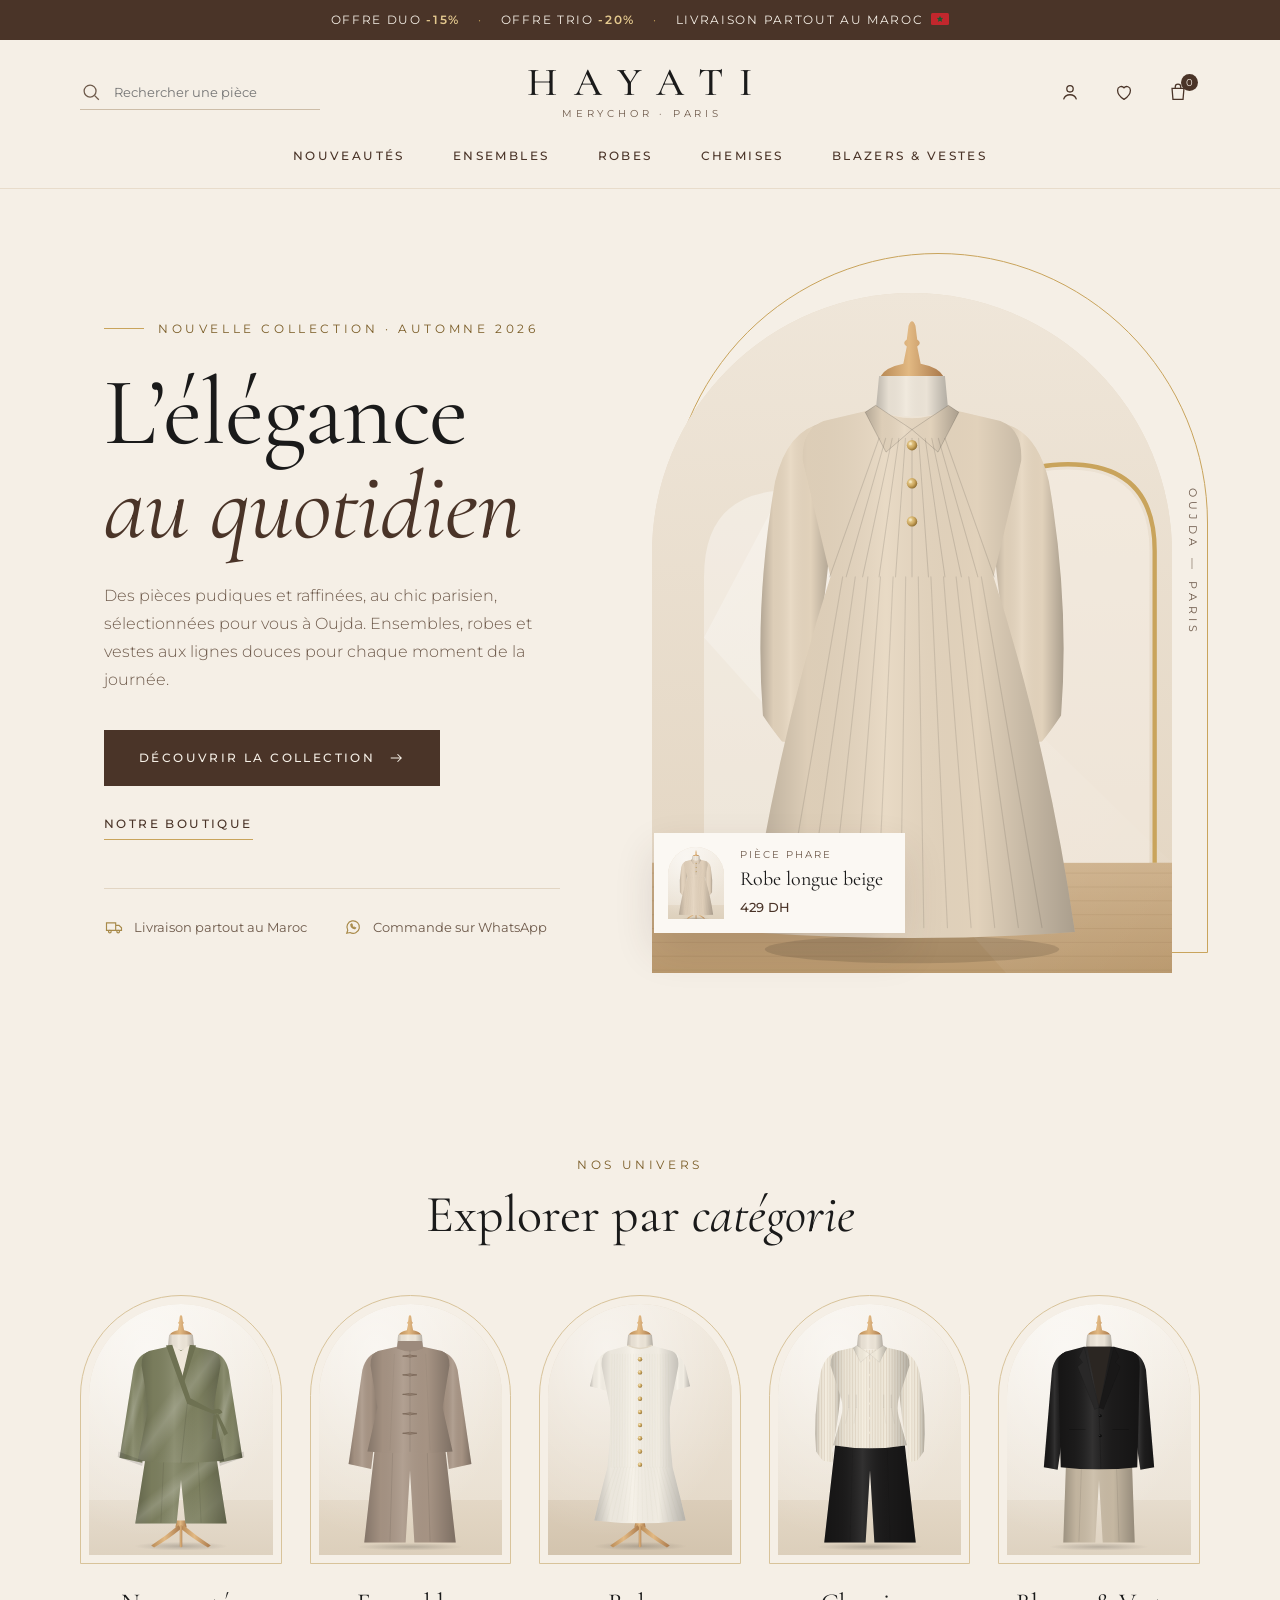
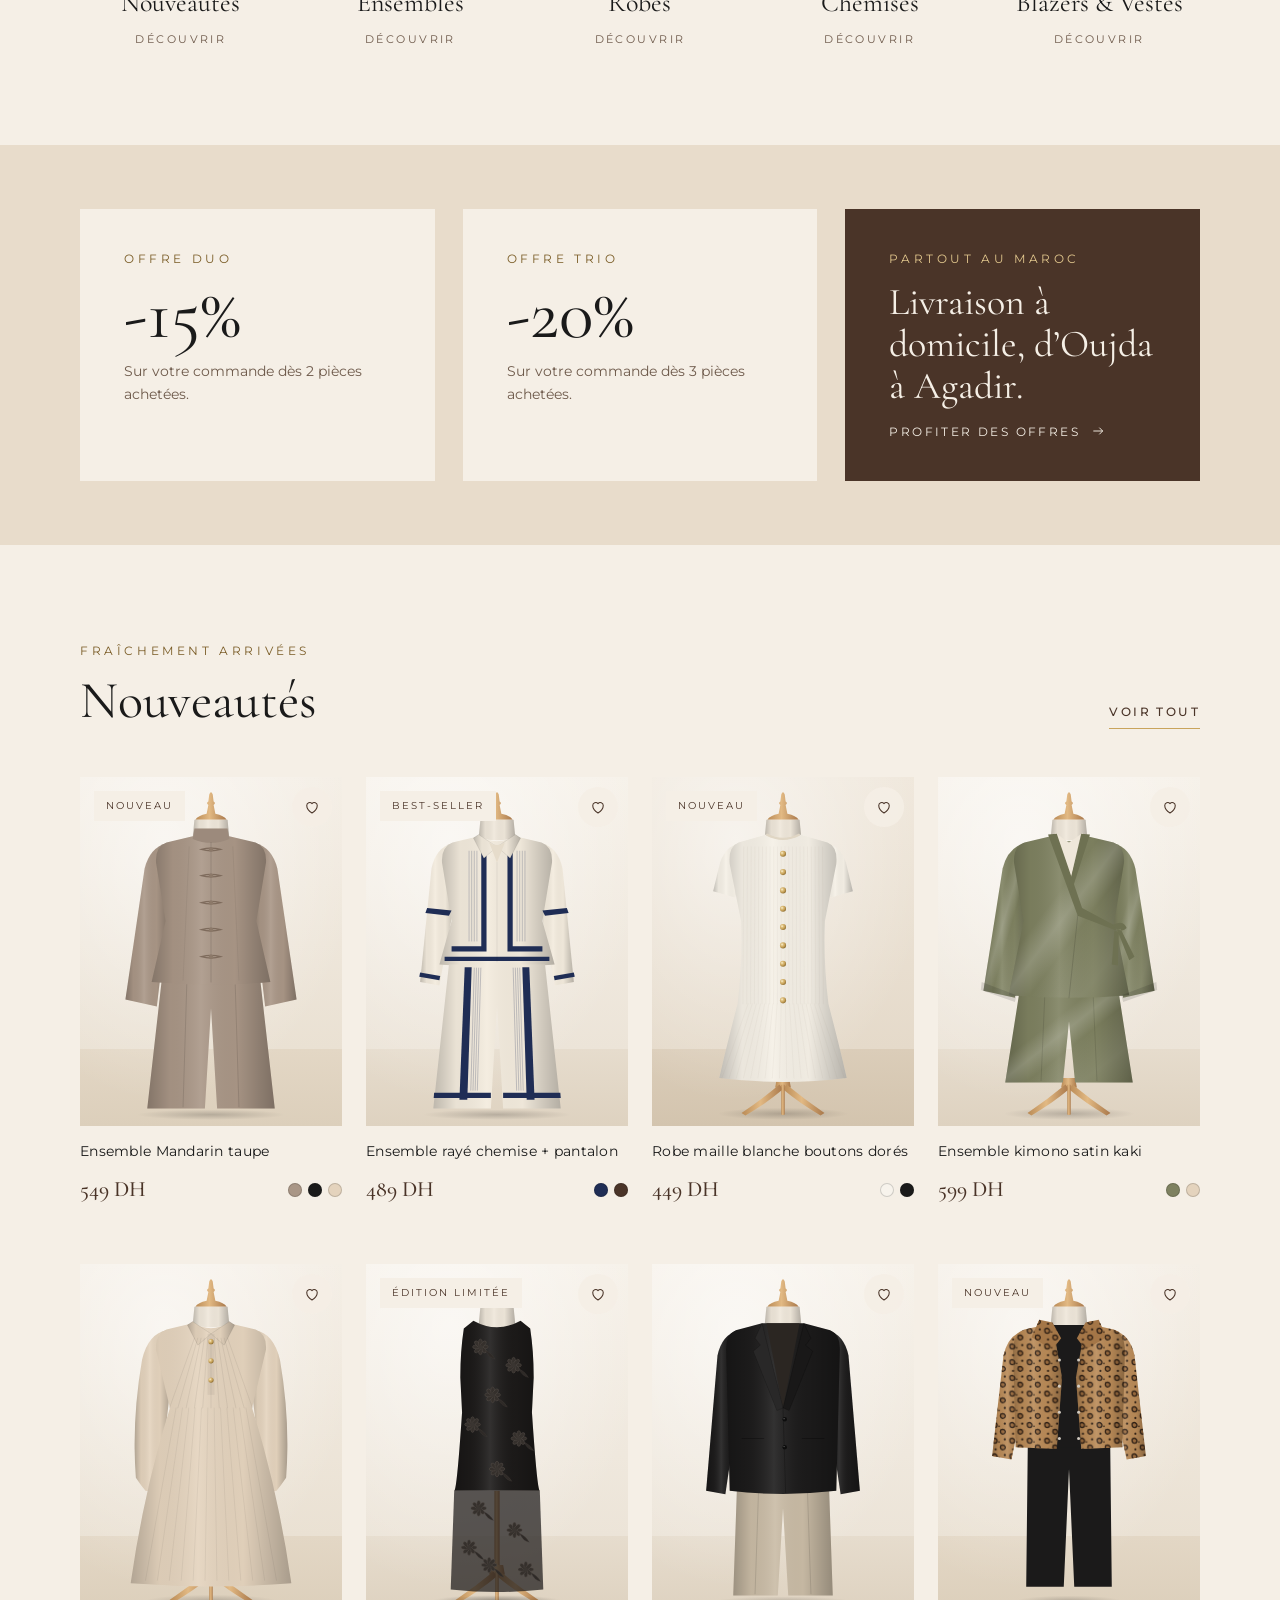
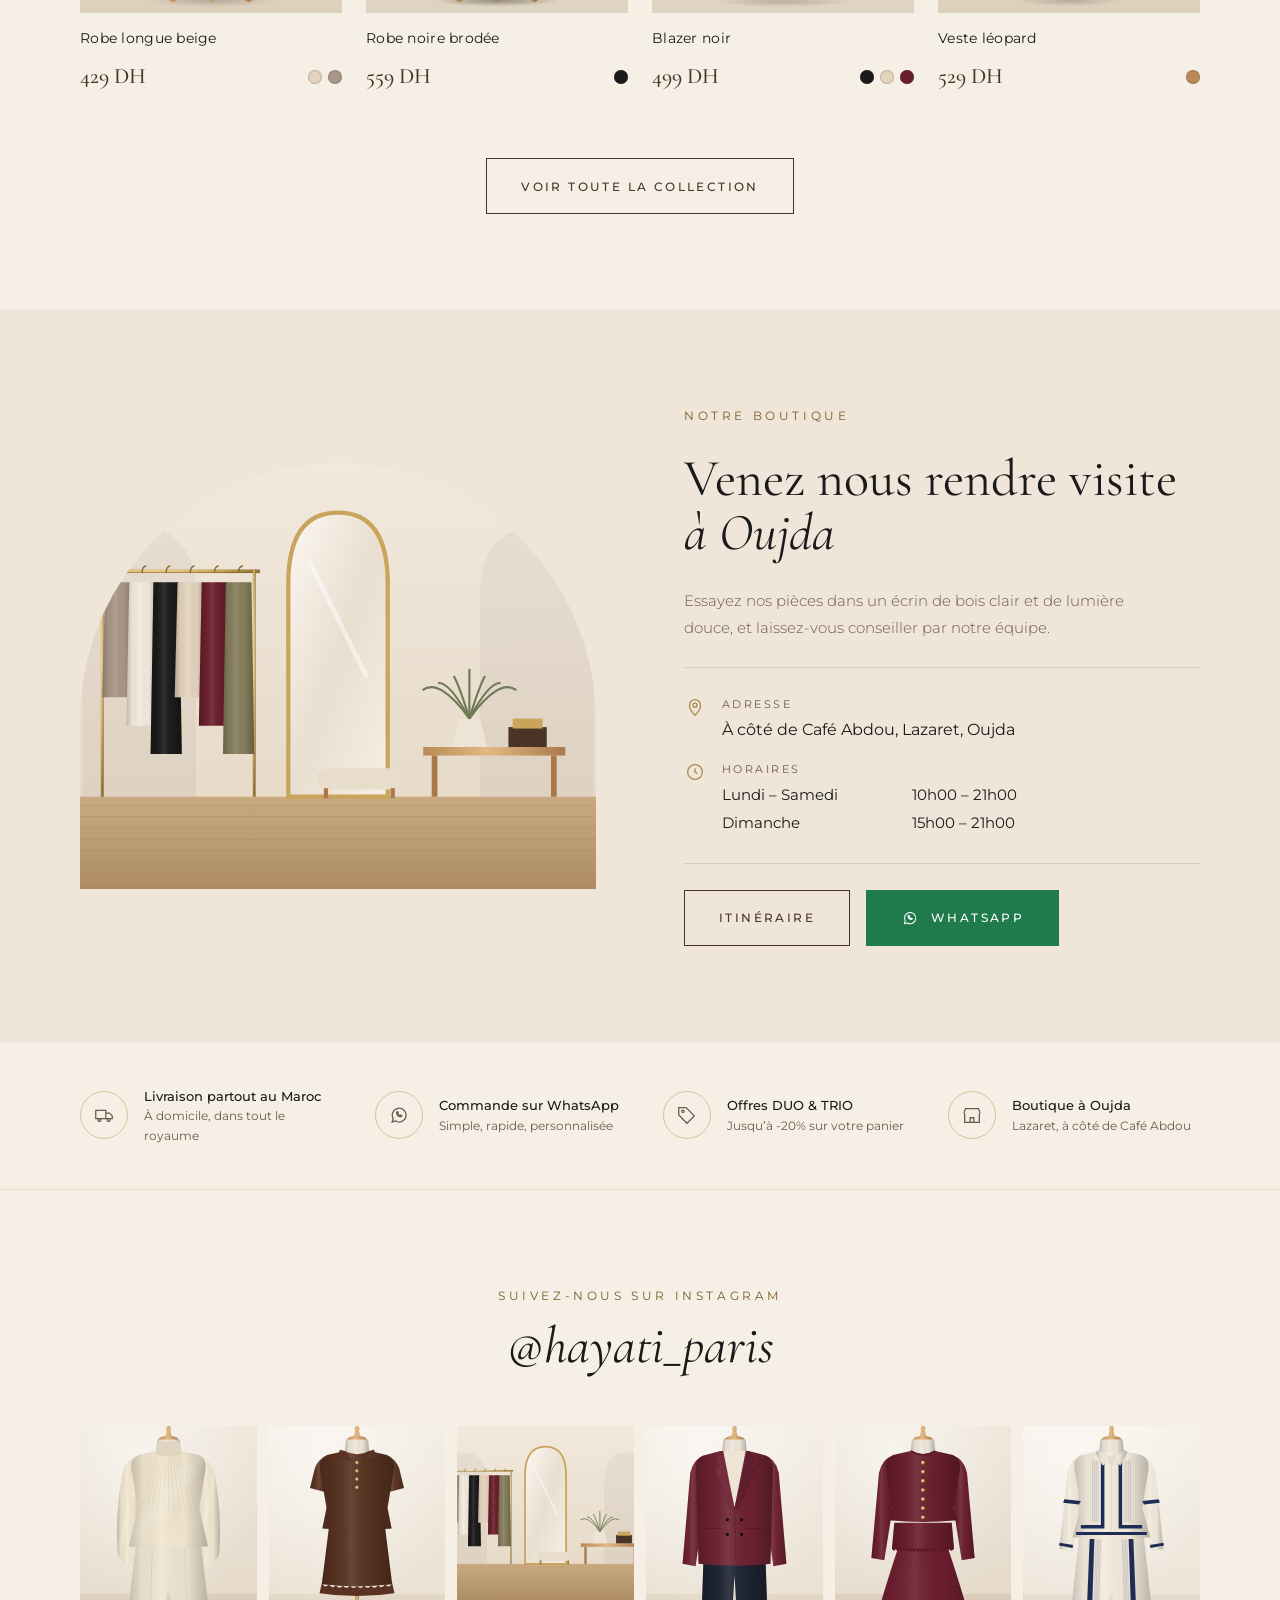
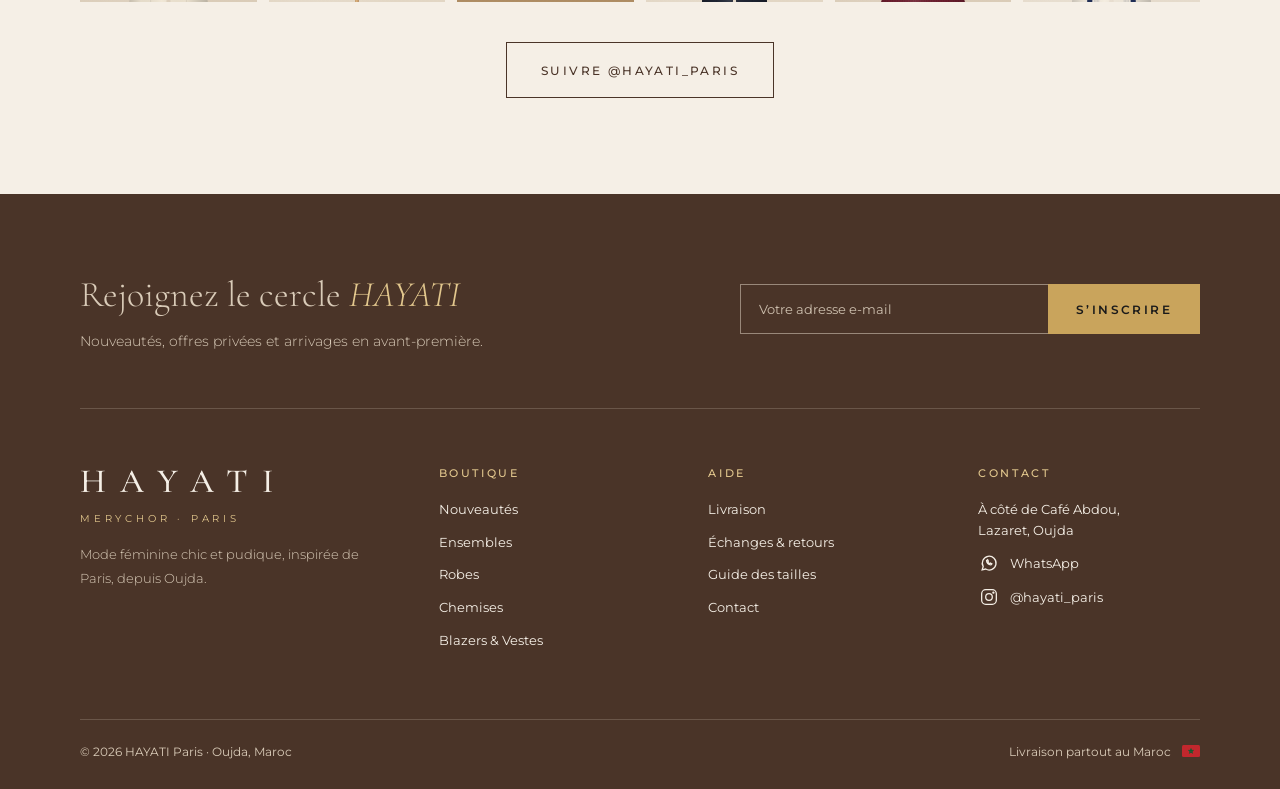
==== index.html @ 938b11ac "Site vitrine HAYATI Paris : accueil, collection, fiche produit (front-end) Co-Authored-By: Claude Op" ====
<!doctype html>
<html lang="fr">
<head>
  <meta charset="utf-8">
  <meta name="viewport" content="width=device-width, initial-scale=1">
  <title>HAYATI Paris — Mode féminine chic & pudique à Oujda</title>
  <meta name="description" content="HAYATI Paris (Merychor · Paris) : ensembles, robes, chemises, blazers et vestes au chic parisien. Boutique à Lazaret, Oujda. Livraison partout au Maroc.">
  <meta name="theme-color" content="#F5EFE6">
  <link rel="icon" href="data:image/svg+xml,%3Csvg xmlns='http://www.w3.org/2000/svg' viewBox='0 0 64 64'%3E%3Crect width='64' height='64' rx='14' fill='%234A3428'/%3E%3Ctext x='32' y='44' font-family='Georgia' font-size='36' fill='%23F5EFE6' text-anchor='middle'%3EH%3C/text%3E%3C/svg%3E">
  <link rel="preconnect" href="https://fonts.googleapis.com">
  <link rel="preconnect" href="https://fonts.gstatic.com" crossorigin>
  <link rel="stylesheet" href="https://fonts.googleapis.com/css2?family=Cormorant+Garamond:ital,wght@0,400;0,500;0,600;1,400;1,500&family=Montserrat:wght@300;400;500;600&display=swap">
  <link rel="stylesheet" href="assets/css/style.css">
</head>
<body data-page="home">
  <div id="site-header"></div>

  <main>
    <!-- Hero -->
    <section class="wrap hero">
      <div class="hero-text">
        <p class="eyebrow eyebrow-line">Nouvelle collection · Automne 2026</p>
        <h1>L’élégance<br><em>au quotidien</em></h1>
        <p class="hero-lead">Des pièces pudiques et raffinées, au chic parisien, sélectionnées pour vous à Oujda. Ensembles, robes et vestes aux lignes douces pour chaque moment de la journée.</p>
        <div class="hero-ctas">
          <a class="btn btn-dark" href="collection.html?cat=nouveautes">Découvrir la collection <svg class="icon" viewBox="0 0 24 24" aria-hidden="true" style="width:18px;height:18px"><path d="M5 12h14M14 7l5 5-5 5"/></svg></a>
          <a class="link-u hide-m" href="#boutique">Notre boutique</a>
        </div>
        <div class="hero-perks">
          <span><svg class="icon" viewBox="0 0 24 24" aria-hidden="true"><path d="M3 7h11v9H3zM14 10h4l3 3v3h-7z"/><circle cx="7" cy="17.5" r="1.6"/><circle cx="17" cy="17.5" r="1.6"/></svg>Livraison partout au Maroc</span>
          <span><svg class="icon" viewBox="0 0 24 24" aria-hidden="true"><path d="M4.5 19.5l1.2-3.6A7.5 7.5 0 1 1 8.4 18.6z"/><path d="M9.3 9.2c.2 2.3 2.4 4.5 4.8 4.9l1-1.1-1.6-.9-.8.6c-.9-.4-1.6-1.1-2-2l.6-.8-.8-1.6z"/></svg>Commande sur WhatsApp</span>
        </div>
      </div>
      <div class="hero-visual">
        <div class="arch-outline" aria-hidden="true"></div>
        <div class="hero-img">
          <img src="images/hero.jpg" data-fallback="images/illustrations/hero.svg" alt="Robe longue beige, collection HAYATI Paris">
        </div>
        <a class="hero-card" href="produit.html?id=robe-longue-beige">
          <span class="thumb"><img class="cover" src="images/produits/robe-longue-beige.jpg" data-fallback="images/illustrations/robe-longue-beige.svg" alt=""></span>
          <span><small>Pièce phare</small><b>Robe longue beige</b><span class="p">429 DH</span></span>
        </a>
        <p class="vertical">Oujda — Paris</p>
      </div>
    </section>

    <!-- Categories -->
    <section class="wrap" style="padding-top:72px;padding-bottom:96px">
      <div class="section-head reveal">
        <span class="eyebrow">Nos univers</span>
        <h2 class="h2">Explorer par <em>catégorie</em></h2>
      </div>
      <div class="cats">
        <a class="cat reveal" href="collection.html?cat=nouveautes"><span class="cat-frame"><span class="cat-img" style="display:block"><img src="images/produits/ensemble-kimono.jpg" data-fallback="images/illustrations/ensemble-kimono.svg" alt=""></span></span><span class="cat-name">Nouveautés</span><span class="cat-more">Découvrir</span></a>
        <a class="cat reveal" href="collection.html?cat=ensembles"><span class="cat-frame"><span class="cat-img" style="display:block"><img src="images/produits/ensemble-mandarin.jpg" data-fallback="images/illustrations/ensemble-mandarin.svg" alt=""></span></span><span class="cat-name">Ensembles</span><span class="cat-more">Découvrir</span></a>
        <a class="cat reveal" href="collection.html?cat=robes"><span class="cat-frame"><span class="cat-img" style="display:block"><img src="images/produits/robe-maille-blanche.jpg" data-fallback="images/illustrations/robe-maille-blanche.svg" alt=""></span></span><span class="cat-name">Robes</span><span class="cat-more">Découvrir</span></a>
        <a class="cat reveal" href="collection.html?cat=chemises"><span class="cat-frame"><span class="cat-img" style="display:block"><img src="images/produits/chemise-rayee-creme.jpg" data-fallback="images/illustrations/chemise-rayee-creme.svg" alt=""></span></span><span class="cat-name">Chemises</span><span class="cat-more">Découvrir</span></a>
        <a class="cat reveal" href="collection.html?cat=blazers"><span class="cat-frame"><span class="cat-img" style="display:block"><img src="images/produits/blazer-noir.jpg" data-fallback="images/illustrations/blazer-noir.svg" alt=""></span></span><span class="cat-name">Blazers &amp; Vestes</span><span class="cat-more">Découvrir</span></a>
      </div>
    </section>

    <!-- Offers -->
    <section class="offers-band">
      <div class="wrap offers">
        <div class="offer reveal"><p class="eyebrow">Offre DUO</p><p class="offer-big">-15%</p><p>Sur votre commande dès 2 pièces achetées.</p></div>
        <div class="offer reveal"><p class="eyebrow">Offre TRIO</p><p class="offer-big">-20%</p><p>Sur votre commande dès 3 pièces achetées.</p></div>
        <div class="offer dark reveal"><p class="eyebrow">Partout au Maroc</p><p class="ttl">Livraison à domicile, d’Oujda à Agadir.</p><a href="collection.html?cat=nouveautes">Profiter des offres <svg class="icon" viewBox="0 0 24 24" aria-hidden="true" style="width:16px;height:16px"><path d="M5 12h14M14 7l5 5-5 5"/></svg></a></div>
      </div>
    </section>

    <!-- New arrivals -->
    <section class="wrap section">
      <div class="row-head reveal">
        <div><span class="eyebrow">Fraîchement arrivées</span><h2 class="h2">Nouveautés</h2></div>
        <a class="link-u" href="collection.html?cat=nouveautes">Voir tout</a>
      </div>
      <div class="grid" id="new-grid"></div>
      <div class="center"><a class="btn btn-line" href="collection.html?cat=nouveautes">Voir toute la collection</a></div>
    </section>

    <!-- Boutique -->
    <section class="boutique-band" id="boutique">
      <div class="wrap boutique">
        <div class="boutique-img reveal"><img class="cover" src="images/boutique.jpg" data-fallback="images/illustrations/boutique.svg" alt="Intérieur de la boutique HAYATI Paris à Oujda"></div>
        <div class="boutique-txt reveal">
          <p class="eyebrow">Notre boutique</p>
          <h2 class="h2">Venez nous rendre visite <em>à Oujda</em></h2>
          <p class="lead">Essayez nos pièces dans un écrin de bois clair et de lumière douce, et laissez-vous conseiller par notre équipe.</p>
          <div class="infos">
            <div class="info"><svg class="icon" viewBox="0 0 24 24" aria-hidden="true"><path d="M12 21s-6-5.7-6-11a6 6 0 0 1 12 0c0 5.3-6 11-6 11z"/><circle cx="12" cy="10" r="2.2"/></svg><div><small>Adresse</small><p>À côté de Café Abdou, Lazaret, Oujda</p></div></div>
            <div class="info"><svg class="icon" viewBox="0 0 24 24" aria-hidden="true"><circle cx="12" cy="12" r="8"/><path d="M12 8v4l2.5 2"/></svg><div style="flex:1"><small>Horaires</small>
              <div class="hours"><span>Lundi – Samedi</span><span>10h00 – 21h00</span><span>Dimanche</span><span>15h00 – 21h00</span></div></div></div>
          </div>
          <div class="btn-row">
            <a class="btn btn-line" href="https://www.google.com/maps/search/?api=1&query=Caf%C3%A9+Abdou+Lazaret+Oujda" target="_blank" rel="noopener">Itinéraire</a>
            <a class="btn btn-wa" data-wa-generic href="#" target="_blank" rel="noopener"><svg class="icon" viewBox="0 0 24 24" aria-hidden="true" style="width:18px;height:18px"><path d="M4.5 19.5l1.2-3.6A7.5 7.5 0 1 1 8.4 18.6z"/><path d="M9.3 9.2c.2 2.3 2.4 4.5 4.8 4.9l1-1.1-1.6-.9-.8.6c-.9-.4-1.6-1.1-2-2l.6-.8-.8-1.6z"/></svg>WhatsApp</a>
          </div>
        </div>
      </div>
    </section>

    <!-- Perks -->
    <section class="perks-band">
      <div class="wrap perks">
        <div class="perk"><span class="perk-ic"><svg class="icon" viewBox="0 0 24 24" aria-hidden="true"><path d="M3 7h11v9H3zM14 10h4l3 3v3h-7z"/><circle cx="7" cy="17.5" r="1.6"/><circle cx="17" cy="17.5" r="1.6"/></svg></span><span><b>Livraison partout au Maroc</b><span>À domicile, dans tout le royaume</span></span></div>
        <div class="perk"><span class="perk-ic"><svg class="icon" viewBox="0 0 24 24" aria-hidden="true"><path d="M4.5 19.5l1.2-3.6A7.5 7.5 0 1 1 8.4 18.6z"/><path d="M9.3 9.2c.2 2.3 2.4 4.5 4.8 4.9l1-1.1-1.6-.9-.8.6c-.9-.4-1.6-1.1-2-2l.6-.8-.8-1.6z"/></svg></span><span><b>Commande sur WhatsApp</b><span>Simple, rapide, personnalisée</span></span></div>
        <div class="perk"><span class="perk-ic"><svg class="icon" viewBox="0 0 24 24" aria-hidden="true"><path d="M3 12V4h8l9 9-8 8z"/><circle cx="7.5" cy="8" r="1.3"/></svg></span><span><b>Offres DUO &amp; TRIO</b><span>Jusqu’à -20% sur votre panier</span></span></div>
        <div class="perk"><span class="perk-ic"><svg class="icon" viewBox="0 0 24 24" aria-hidden="true"><path d="M4 10v10h16V10"/><path d="M3 10l2-5h14l2 5"/><path d="M10 20v-5h4v5"/></svg></span><span><b>Boutique à Oujda</b><span>Lazaret, à côté de Café Abdou</span></span></div>
      </div>
    </section>

    <!-- Instagram -->
    <section class="wrap section">
      <div class="section-head reveal">
        <span class="eyebrow">Suivez-nous sur Instagram</span>
        <h2 class="h2"><em>@hayati_paris</em></h2>
      </div>
      <div class="insta" id="insta"></div>
      <div class="center" style="margin-top:40px"><a class="btn btn-line" href="https://www.instagram.com/hayati_paris/" target="_blank" rel="noopener">Suivre @hayati_paris</a></div>
    </section>
  </main>

  <div id="site-footer"></div>
  <script src="assets/js/main.js"></script>
  <script>document.querySelectorAll('[data-wa-generic]').forEach(function (a) { a.href = waLink('Bonjour HAYATI Paris, j’aimerais avoir des informations.'); });</script>
</body>
</html>
---- assets/css/style.css ----
/* HAYATI Paris — feuille de style */
:root {
  --cream: #F5EFE6;
  --cream-2: #EFE6D9;
  --beige: #E8DCCB;
  --taupe: #A89584;
  --line: #E2D5C3;
  --choc: #4A3428;
  --muted: #6E5A4B;
  --black: #1A1A1A;
  --gold: #C9A45C;
  --gold-text: #7A5C26;
  --gold-light: #E3C88E;
  --wa: #1F7A4C;
  --serif: 'Cormorant Garamond', Georgia, serif;
  --sans: 'Montserrat', Arial, sans-serif;
  --wrap: 1440px;
  --pad: 80px;
}

*, *::before, *::after { box-sizing: border-box; }
html { scroll-behavior: smooth; }
body {
  margin: 0;
  background: var(--cream);
  color: var(--choc);
  font-family: var(--sans);
  font-size: 15px;
  line-height: 1.6;
  -webkit-font-smoothing: antialiased;
}
img { display: block; max-width: 100%; }
a { color: inherit; text-decoration: none; }
button, input, select { font-family: inherit; }
h1, h2, h3 { font-family: var(--serif); font-weight: 400; color: var(--black); margin: 0; }
em { font-style: italic; }
p { margin: 0; }
.sr-only { position: absolute; width: 1px; height: 1px; overflow: hidden; clip: rect(0 0 0 0); white-space: nowrap; }

.wrap { max-width: var(--wrap); margin: 0 auto; padding: 0 var(--pad); }
.eyebrow { font-size: 12px; letter-spacing: .3em; text-transform: uppercase; color: var(--gold-text); }
.eyebrow-line { display: flex; align-items: center; gap: 14px; }
.eyebrow-line::before { content: ""; width: 40px; height: 1px; background: var(--gold); }
.section { padding-top: 96px; padding-bottom: 96px; }
.section-head { text-align: center; margin-bottom: 52px; }
.section-head .eyebrow { display: block; margin-bottom: 14px; }
.h2 { font-size: 52px; line-height: 1.05; }
.link-u { font-size: 12px; letter-spacing: .2em; text-transform: uppercase; font-weight: 500; border-bottom: 1px solid var(--gold); padding-bottom: 6px; }
.icon { width: 22px; height: 22px; fill: none; stroke: currentColor; stroke-width: 1.4; flex-shrink: 0; }

/* Buttons */
.btn {
  display: inline-flex; align-items: center; justify-content: center; gap: 12px;
  min-height: 56px; padding: 0 34px; border: 1px solid var(--choc);
  font-size: 12px; letter-spacing: .2em; text-transform: uppercase; font-weight: 500;
  cursor: pointer; transition: background .25s, color .25s, border-color .25s;
}
.btn-dark { background: var(--choc); color: var(--cream); }
.btn-dark:hover { background: var(--black); border-color: var(--black); }
.btn-line { background: transparent; color: var(--choc); }
.btn-line:hover { background: var(--choc); color: var(--cream); }
.btn-wa { background: var(--wa); border-color: var(--wa); color: #fff; }
.btn-wa:hover { background: #17633d; border-color: #17633d; }
.btn-block { width: 100%; }

/* Promo bar */
.promo {
  background: var(--choc); color: var(--cream); min-height: 40px;
  display: flex; align-items: center; justify-content: center; gap: 18px; flex-wrap: wrap;
  font-size: 12px; letter-spacing: .14em; text-transform: uppercase; padding: 8px 16px; text-align: center;
}
.promo strong { color: var(--gold-light); font-weight: 600; }
.promo .dot { color: var(--gold); }
.flag { display: inline-block; vertical-align: -1px; margin-left: 8px; }

/* Header */
.header { background: var(--cream); border-bottom: 1px solid var(--beige); position: sticky; top: 0; z-index: 50; }
.header-top { display: grid; grid-template-columns: 1fr auto 1fr; align-items: center; padding-top: 22px; }
.search { display: inline-flex; align-items: center; gap: 10px; border-bottom: 1px solid #CDBDA8; padding: 6px 0; width: 240px; color: var(--muted); }
.search input { border: 0; background: transparent; font-size: 13px; color: var(--choc); outline: none; width: 100%; }
.logo { display: flex; flex-direction: column; align-items: center; gap: 4px; color: var(--black); }
.logo-word { font-family: var(--serif); font-size: 40px; font-weight: 500; letter-spacing: .42em; padding-left: .42em; line-height: 1; }
.logo-sub { font-size: 10px; letter-spacing: .38em; padding-left: .38em; text-transform: uppercase; color: var(--muted); }
.header-icons { display: flex; justify-content: flex-end; align-items: center; gap: 10px; }
.icon-btn { width: 44px; height: 44px; display: inline-flex; align-items: center; justify-content: center; border: 0; background: transparent; color: var(--choc); cursor: pointer; position: relative; }
.icon-btn:hover { color: var(--black); }
.cart-count { position: absolute; top: 4px; right: 2px; min-width: 17px; height: 17px; border-radius: 9px; background: var(--choc); color: var(--cream); font-size: 10px; display: flex; align-items: center; justify-content: center; padding: 0 4px; }
.burger { display: none; }
.nav { display: flex; justify-content: center; gap: 48px; padding: 24px 0 16px; font-size: 12px; letter-spacing: .2em; text-transform: uppercase; font-weight: 500; }
.nav a { border-bottom: 1px solid transparent; padding-bottom: 6px; transition: border-color .2s, color .2s; }
.nav a:hover, .nav a.active { border-bottom-color: var(--gold); color: var(--black); }

/* Mobile menu */
.drawer { position: fixed; inset: 0; z-index: 100; visibility: hidden; }
.drawer.open { visibility: visible; }
.drawer-bg { position: absolute; inset: 0; background: rgba(26, 26, 26, .4); opacity: 0; transition: opacity .3s; }
.drawer.open .drawer-bg { opacity: 1; }
.drawer-panel { position: absolute; top: 0; left: 0; bottom: 0; width: min(86vw, 360px); background: var(--cream); padding: 24px; transform: translateX(-100%); transition: transform .35s ease; display: flex; flex-direction: column; gap: 8px; }
.drawer.open .drawer-panel { transform: none; }
.drawer-panel a.dlink { font-family: var(--serif); font-size: 30px; color: var(--black); padding: 10px 0; border-bottom: 1px solid var(--line); }
.drawer-head { display: flex; justify-content: space-between; align-items: center; margin-bottom: 16px; }

/* Hero */
.hero { display: grid; grid-template-columns: 5fr 6fr; gap: 64px; align-items: center; padding-top: 64px; padding-bottom: 80px; }
.hero-text { display: flex; flex-direction: column; gap: 28px; padding-left: 24px; }
.hero h1 { font-size: 96px; line-height: .98; letter-spacing: -.01em; }
.hero h1 em { color: var(--choc); }
.hero-lead { font-size: 16px; line-height: 1.75; color: var(--muted); max-width: 440px; font-weight: 300; }
.hero-ctas { display: flex; align-items: center; gap: 28px; flex-wrap: wrap; margin-top: 8px; }
.hero-perks { display: flex; gap: 36px; flex-wrap: wrap; margin-top: 20px; padding-top: 28px; border-top: 1px solid var(--line); font-size: 13px; color: var(--muted); }
.hero-perks span { display: inline-flex; align-items: center; gap: 10px; }
.hero-perks .icon { stroke: #A88A4A; width: 20px; height: 20px; }
.hero-visual { position: relative; display: flex; justify-content: center; padding: 20px 0 30px; }
.arch-outline { position: absolute; top: 0; left: 50%; width: 540px; height: 700px; margin-left: -244px; border: 1px solid var(--gold); border-radius: 270px 270px 0 0; }
.hero-img { position: relative; width: 520px; height: 680px; margin-top: 20px; border-radius: 260px 260px 0 0; overflow: hidden; background: var(--beige); }
.hero-img img, .cover { width: 100%; height: 100%; object-fit: cover; object-position: center 20%; }
.hero-card { position: absolute; left: 30px; bottom: 70px; background: #FBF8F3; padding: 14px 22px 14px 14px; display: flex; align-items: center; gap: 16px; box-shadow: 0 18px 40px rgba(74, 52, 40, .14); transition: transform .3s; }
.hero-card:hover { transform: translateY(-4px); }
.hero-card .thumb { width: 56px; height: 72px; overflow: hidden; border-radius: 28px 28px 0 0; background: var(--beige); }
.hero-card small { display: block; font-size: 10px; letter-spacing: .2em; text-transform: uppercase; color: var(--muted); }
.hero-card b { display: block; font-family: var(--serif); font-size: 20px; font-weight: 400; color: var(--black); }
.hero-card span.p { font-size: 13px; font-weight: 500; }
.vertical { position: absolute; right: 8px; top: 50%; transform: rotate(90deg); transform-origin: right center; font-size: 11px; letter-spacing: .4em; text-transform: uppercase; color: var(--muted); }

/* Categories */
.cats { display: grid; grid-template-columns: repeat(5, 1fr); gap: 28px; }
.cat { display: flex; flex-direction: column; align-items: center; gap: 18px; }
.cat-frame { width: 100%; padding: 8px; border: 1px solid #D8C39A; border-radius: 999px 999px 0 0; }
.cat-img { aspect-ratio: 3 / 4.1; overflow: hidden; border-radius: 999px 999px 0 0; background: var(--beige); }
.cat-img img { width: 100%; height: 100%; object-fit: cover; object-position: center 25%; transition: transform .6s; }
.cat:hover .cat-img img { transform: scale(1.05); }
.cat-name { font-family: var(--serif); font-size: 26px; color: var(--black); text-align: center; }
.cat-more { font-size: 11px; letter-spacing: .22em; text-transform: uppercase; color: var(--muted); margin-top: -10px; }

/* Offers */
.offers-band { background: var(--beige); }
.offers { display: grid; grid-template-columns: repeat(3, 1fr); gap: 28px; padding-top: 64px; padding-bottom: 64px; }
.offer { background: var(--cream); padding: 40px 44px; display: flex; flex-direction: column; gap: 10px; }
.offer-big { font-family: var(--serif); font-size: 72px; line-height: 1; color: var(--black); }
.offer p:last-child { color: var(--muted); font-size: 14px; }
.offer.dark { background: var(--choc); color: var(--cream); justify-content: space-between; gap: 14px; }
.offer.dark .eyebrow { color: var(--gold-light); }
.offer.dark .ttl { font-family: var(--serif); font-size: 38px; line-height: 1.1; }
.offer.dark a { font-size: 12px; letter-spacing: .2em; text-transform: uppercase; display: inline-flex; align-items: center; gap: 10px; }

/* Product grid */
.row-head { display: flex; align-items: flex-end; justify-content: space-between; gap: 20px; margin-bottom: 48px; flex-wrap: wrap; }
.row-head .eyebrow { display: block; margin-bottom: 14px; }
.grid { display: grid; grid-template-columns: repeat(4, 1fr); column-gap: 24px; row-gap: 56px; }
.grid.g3 { grid-template-columns: repeat(3, 1fr); row-gap: 52px; }
.card { display: flex; flex-direction: column; gap: 14px; }
.card-media { position: relative; aspect-ratio: 3 / 4; overflow: hidden; background: #EFE7DB; }
.card-media img { width: 100%; height: 100%; object-fit: cover; object-position: center top; transition: transform .7s ease; }
.card:hover .card-media img { transform: scale(1.04); }
.badge { position: absolute; top: 14px; left: 14px; background: var(--cream); font-size: 10px; letter-spacing: .2em; text-transform: uppercase; padding: 7px 12px; }
.fav { position: absolute; top: 10px; right: 10px; width: 40px; height: 40px; border-radius: 50%; border: 0; background: rgba(245, 239, 230, .9); color: var(--choc); display: flex; align-items: center; justify-content: center; cursor: pointer; transition: background .2s; }
.fav .icon { width: 18px; height: 18px; }
.fav.on .icon { fill: var(--choc); }
.quick { position: absolute; left: 12px; right: 12px; bottom: 12px; opacity: 0; transform: translateY(8px); transition: .3s; min-height: 46px; font-size: 11px; }
.card:hover .quick { opacity: 1; transform: none; }
.card-name { font-size: 14px; color: var(--black); letter-spacing: .02em; }
.card-foot { display: flex; align-items: center; justify-content: space-between; margin-top: -4px; }
.price { font-family: var(--serif); font-size: 22px; font-weight: 500; color: var(--choc); }
.dots { display: flex; gap: 6px; }
.dots i { width: 14px; height: 14px; border-radius: 50%; box-shadow: inset 0 0 0 1px rgba(26, 26, 26, .18); }
.center { display: flex; justify-content: center; margin-top: 64px; }

/* Boutique */
.boutique-band { background: var(--cream-2); }
.boutique { display: grid; grid-template-columns: 1fr 1fr; gap: 88px; align-items: center; padding-top: 96px; padding-bottom: 96px; }
.boutique-img { aspect-ratio: 4 / 3.3; overflow: hidden; border-radius: 320px 320px 0 0; background: var(--beige); }
.boutique-txt { display: flex; flex-direction: column; gap: 26px; }
.boutique-txt .lead { font-size: 15px; line-height: 1.8; color: var(--muted); font-weight: 300; max-width: 460px; }
.infos { display: flex; flex-direction: column; gap: 18px; padding: 28px 0; border-top: 1px solid #DCCDB8; border-bottom: 1px solid #DCCDB8; }
.info { display: flex; gap: 16px; align-items: flex-start; }
.info .icon { stroke: #A88A4A; }
.info small { display: block; font-size: 11px; letter-spacing: .22em; text-transform: uppercase; color: var(--muted); margin-bottom: 4px; }
.info p { font-size: 16px; color: var(--black); }
.hours { display: grid; grid-template-columns: 1fr 1fr; row-gap: 4px; max-width: 380px; font-size: 15px; color: var(--black); }
.btn-row { display: flex; gap: 16px; flex-wrap: wrap; }

/* Perks */
.perks-band { border-bottom: 1px solid var(--beige); }
.perks { display: grid; grid-template-columns: repeat(4, 1fr); gap: 24px; padding-top: 44px; padding-bottom: 44px; }
.perk { display: flex; align-items: center; gap: 16px; justify-content: center; }
.perk-ic { width: 48px; height: 48px; border-radius: 50%; border: 1px solid #D8C39A; display: flex; align-items: center; justify-content: center; color: #A88A4A; flex-shrink: 0; }
.perk b { display: block; font-size: 13px; font-weight: 500; color: var(--black); }
.perk span { font-size: 12px; color: var(--muted); }

/* Instagram */
.insta { display: grid; grid-template-columns: repeat(6, 1fr); gap: 12px; }
.insta a { aspect-ratio: 1; overflow: hidden; background: var(--beige); position: relative; }
.insta img { width: 100%; height: 100%; object-fit: cover; object-position: center 25%; transition: transform .6s; }
.insta a::after { content: ""; position: absolute; inset: 0; background: rgba(74, 52, 40, 0); transition: background .3s; }
.insta a:hover img { transform: scale(1.06); }
.insta a:hover::after { background: rgba(74, 52, 40, .18); }

/* Footer */
.footer { background: var(--choc); color: var(--cream); }
.news { display: flex; justify-content: space-between; align-items: center; gap: 48px; padding: 72px 0 56px; border-bottom: 1px solid rgba(232, 220, 203, .2); flex-wrap: wrap; }
.news .ttl { font-family: var(--serif); font-size: 36px; margin-bottom: 6px; }
.news .ttl em { color: var(--gold-light); }
.news p { font-size: 14px; color: #D9CBB8; font-weight: 300; }
.news form { display: flex; width: 460px; max-width: 100%; }
.news input { flex: 1; min-width: 0; background: transparent; border: 1px solid rgba(232, 220, 203, .5); border-right: 0; color: var(--cream); padding: 16px 18px; font-size: 13px; }
.news input::placeholder { color: #CDBFAE; }
.news button { background: var(--gold); color: var(--black); border: 0; padding: 0 28px; font-size: 12px; letter-spacing: .2em; text-transform: uppercase; font-weight: 600; cursor: pointer; }
.foot-cols { display: grid; grid-template-columns: 1.4fr 1fr 1fr 1fr; gap: 48px; padding: 56px 0; }
.foot-cols h4 { margin: 0 0 16px; font-size: 11px; letter-spacing: .24em; text-transform: uppercase; color: var(--gold-light); font-weight: 500; }
.foot-cols a, .foot-cols span.l { display: flex; align-items: center; gap: 10px; font-size: 13px; margin-bottom: 12px; }
.foot-cols a:hover { color: var(--gold-light); }
.foot-brand .logo-word { font-size: 34px; padding-left: 0; }
.foot-brand .logo-sub { color: var(--gold-light); padding-left: 0; margin-top: 12px; display: block; }
.foot-brand p { margin-top: 16px; font-size: 13px; line-height: 1.8; color: #D9CBB8; font-weight: 300; max-width: 280px; }
.foot-bottom { display: flex; justify-content: space-between; gap: 16px; flex-wrap: wrap; padding: 22px 0 28px; border-top: 1px solid rgba(232, 220, 203, .2); font-size: 12px; color: #D9CBB8; }

/* Breadcrumb & banner */
.crumbs { font-size: 12px; color: var(--muted); display: flex; gap: 10px; flex-wrap: wrap; }
.crumbs a:hover { color: var(--black); }
.crumbs span:last-child { color: var(--black); }
.banner { background: var(--beige); }
.banner .wrap { display: grid; grid-template-columns: 1fr 1fr; align-items: center; min-height: 240px; }
.banner-txt { display: flex; flex-direction: column; gap: 14px; padding: 36px 0; }
.banner h1 { font-size: 64px; line-height: 1; }
.banner-txt p.lead { font-size: 15px; color: var(--muted); font-weight: 300; max-width: 440px; }
.banner-arches { display: flex; justify-content: flex-end; gap: 16px; align-self: end; }
.banner-arches span { width: 150px; height: 200px; border-radius: 75px 75px 0 0; overflow: hidden; background: #DCCDB8; }

/* Collection layout */
.shop { display: flex; gap: 56px; align-items: flex-start; padding-top: 40px; padding-bottom: 96px; }
.filters { flex: 0 0 260px; position: sticky; top: 170px; }
.f-head { display: flex; justify-content: space-between; align-items: center; padding-bottom: 18px; border-bottom: 1px solid var(--black); }
.f-head b { font-size: 12px; letter-spacing: .22em; text-transform: uppercase; color: var(--black); display: inline-flex; align-items: center; gap: 10px; }
.f-head button { background: none; border: 0; font-size: 12px; color: var(--muted); text-decoration: underline; cursor: pointer; padding: 8px 0; }
.f-group { padding: 24px 0; border-bottom: 1px solid var(--line); display: flex; flex-direction: column; gap: 14px; }
.f-group:last-child { border-bottom: 0; }
.f-title { font-size: 11px; letter-spacing: .22em; text-transform: uppercase; color: var(--muted); }
.check { display: flex; align-items: center; gap: 12px; font-size: 14px; color: var(--black); cursor: pointer; }
.check input { accent-color: var(--choc); width: 16px; height: 16px; margin: 0; }
.sizes { display: grid; grid-template-columns: repeat(5, 1fr); gap: 8px; }
.size { height: 44px; background: transparent; border: 1px solid #CDBDA8; color: var(--black); font-size: 12px; cursor: pointer; transition: .2s; }
.size:hover { border-color: var(--choc); }
.size.on { background: var(--black); border-color: var(--black); color: var(--cream); }
.size:disabled { color: #8E7D6E; border-style: dashed; text-decoration: line-through; cursor: not-allowed; }
.swatches { display: flex; flex-wrap: wrap; gap: 6px; }
.sw { width: 40px; height: 40px; border-radius: 50%; padding: 6px; background: transparent; border: 1px solid transparent; cursor: pointer; }
.sw i { display: block; width: 100%; height: 100%; border-radius: 50%; box-shadow: inset 0 0 0 1px rgba(26, 26, 26, .16); }
.sw.on { border-color: var(--choc); }
.range { width: 100%; accent-color: var(--choc); }
.range-vals { display: flex; justify-content: space-between; font-size: 13px; color: var(--black); }
.results { flex: 1; min-width: 0; }
.toolbar { display: flex; justify-content: space-between; align-items: center; flex-wrap: wrap; gap: 16px; padding-bottom: 18px; border-bottom: 1px solid var(--line); margin-bottom: 20px; font-size: 13px; color: var(--muted); }
.toolbar select { font-size: 13px; color: var(--black); background: transparent; border: 1px solid #CDBDA8; padding: 10px 14px; margin-left: 10px; }
.chips { display: flex; flex-wrap: wrap; gap: 8px; margin-bottom: 32px; min-height: 8px; }
.chip { display: inline-flex; align-items: center; gap: 10px; background: var(--cream-2); border: 0; padding: 8px 14px; font-size: 12px; color: var(--choc); cursor: pointer; }
.cat-tabs { display: none; }
.count { display: none; }
.f-open { display: none; }
.empty { padding: 60px 0; text-align: center; color: var(--muted); }

/* Product page */
.pdp { display: grid; grid-template-columns: 7fr 5fr; gap: 72px; align-items: start; padding-top: 28px; padding-bottom: 96px; }
.gallery { display: flex; gap: 18px; }
.thumbs { display: flex; flex-direction: column; gap: 12px; width: 92px; flex-shrink: 0; }
.thumbs button { width: 92px; height: 122px; padding: 0; overflow: hidden; background: #EFE7DB; border: 1px solid transparent; opacity: .7; cursor: pointer; transition: .2s; }
.thumbs button.on { border-color: var(--choc); opacity: 1; }
.thumbs img { width: 100%; height: 100%; object-fit: cover; }
.main-img { flex: 1; min-width: 0; position: relative; aspect-ratio: 3 / 4; overflow: hidden; background: #EFE7DB; }
.main-img img { width: 100%; height: 100%; object-fit: cover; object-position: center top; }
.counter { position: absolute; bottom: 18px; right: 18px; background: rgba(245, 239, 230, .92); font-size: 12px; padding: 8px 14px; letter-spacing: .1em; }
.g-dots { display: none; }
.pdp-info { display: flex; flex-direction: column; gap: 28px; padding-top: 8px; position: sticky; top: 170px; }
.pdp-info h1 { font-size: 54px; line-height: 1.02; }
.price-row { display: flex; align-items: center; gap: 16px; flex-wrap: wrap; }
.price-row .price { font-size: 34px; color: var(--black); }
.tag { font-size: 11px; letter-spacing: .14em; text-transform: uppercase; background: var(--beige); padding: 7px 12px; }
.desc { font-size: 15px; line-height: 1.8; color: var(--muted); font-weight: 300; }
.opt { display: flex; flex-direction: column; gap: 14px; }
.opt-label { font-size: 12px; letter-spacing: .18em; text-transform: uppercase; color: var(--muted); }
.opt-label b { color: var(--black); font-weight: 500; }
.opt-head { display: flex; justify-content: space-between; align-items: center; }
.opt-head a { font-size: 12px; border-bottom: 1px solid var(--gold); padding-bottom: 3px; }
.pdp .sw { width: 46px; height: 46px; }
.pdp .size { height: 50px; font-size: 13px; }
.actions { display: flex; flex-direction: column; gap: 12px; }
.actions .note { font-size: 12px; color: var(--muted); text-align: center; }
.mini-perks { display: grid; grid-template-columns: repeat(3, 1fr); gap: 12px; background: var(--cream-2); padding: 20px; }
.mini-perks div { display: flex; flex-direction: column; align-items: center; gap: 8px; text-align: center; font-size: 12px; }
.mini-perks .icon { stroke: #A88A4A; }
.acc { border-top: 1px solid var(--line); }
.acc details { border-bottom: 1px solid var(--line); }
.acc summary { list-style: none; height: 60px; display: flex; justify-content: space-between; align-items: center; font-size: 12px; letter-spacing: .2em; text-transform: uppercase; font-weight: 500; color: var(--black); cursor: pointer; }
.acc summary::-webkit-details-marker { display: none; }
.acc summary::after { content: "+"; font-size: 20px; font-weight: 300; }
.acc details[open] summary::after { content: "−"; }
.acc details p { padding-bottom: 22px; font-size: 14px; line-height: 1.8; color: var(--muted); font-weight: 300; }
.sticky-bar { display: none; }

/* Toast */
.toast { position: fixed; left: 50%; bottom: 28px; transform: translate(-50%, 30px); background: var(--black); color: var(--cream); padding: 16px 24px; font-size: 13px; opacity: 0; pointer-events: none; transition: .35s; z-index: 200; display: flex; align-items: center; gap: 12px; }
.toast.show { opacity: 1; transform: translate(-50%, 0); }

/* Reveal */
.reveal { opacity: 0; transform: translateY(24px); transition: opacity .9s ease, transform .9s ease; }
.reveal.in { opacity: 1; transform: none; }

/* ---------- Tablet ---------- */
@media (max-width: 1100px) {
  :root { --pad: 40px; }
  .hero { grid-template-columns: 1fr 1fr; gap: 40px; }
  .hero h1 { font-size: 72px; }
  .hero-img { width: 100%; max-width: 440px; height: 580px; }
  .arch-outline { display: none; }
  .cats { grid-template-columns: repeat(3, 1fr); }
  .grid { grid-template-columns: repeat(3, 1fr); }
  .grid.g3 { grid-template-columns: repeat(2, 1fr); }
  .insta { grid-template-columns: repeat(3, 1fr); }
  .perks { grid-template-columns: repeat(2, 1fr); }
  .foot-cols { grid-template-columns: 1fr 1fr; }
  .pdp { grid-template-columns: 1fr 1fr; gap: 40px; }
  .boutique { gap: 48px; }
  .nav { gap: 28px; }
}

/* ---------- Mobile ---------- */
@media (max-width: 760px) {
  :root { --pad: 20px; }
  body { font-size: 14px; }
  .promo { font-size: 10px; gap: 8px; letter-spacing: .1em; min-height: 34px; padding: 6px 10px; }
  .promo .long { display: none; }
  .header-top { padding: 8px 0; grid-template-columns: 1fr auto 1fr; }
  .search, .nav, .hide-m { display: none; }
  .burger { display: inline-flex; }
  .logo-word { font-size: 26px; letter-spacing: .36em; padding-left: .36em; }
  .logo-sub { font-size: 7px; letter-spacing: .32em; }
  .header-icons { gap: 0; }
  .section { padding-top: 48px; padding-bottom: 48px; }
  .section-head { margin-bottom: 28px; }
  .h2 { font-size: 36px; }
  .eyebrow { font-size: 10px; letter-spacing: .26em; }

  .hero { grid-template-columns: 1fr; padding-top: 24px; padding-bottom: 48px; gap: 28px; }
  .hero-visual { order: -1; padding: 0; }
  .hero-img { width: 100%; max-width: none; height: 460px; margin: 0; border-radius: 999px 999px 0 0; }
  .hero-card { left: 12px; bottom: 16px; padding: 10px 16px 10px 10px; }
  .vertical { display: none; }
  .hero-text { padding-left: 0; gap: 20px; }
  .hero h1 { font-size: 54px; }
  .hero-ctas .btn { width: 100%; }
  .hero-perks { gap: 14px; flex-direction: column; margin-top: 4px; padding-top: 20px; }

  .cats { display: flex; overflow-x: auto; gap: 14px; margin: 0 calc(-1 * var(--pad)); padding: 0 var(--pad); scroll-snap-type: x mandatory; }
  .cat { flex: 0 0 136px; scroll-snap-align: start; gap: 12px; }
  .cat-frame { padding: 5px; }
  .cat-name { font-size: 19px; }
  .cat-more { display: none; }

  .offers { grid-template-columns: 1fr 1fr; gap: 12px; padding-top: 32px; padding-bottom: 32px; }
  .offer { padding: 22px 18px; }
  .offer-big { font-size: 46px; }
  .offer.dark { grid-column: span 2; }
  .offer.dark .ttl { font-size: 24px; }

  .row-head { margin-bottom: 26px; }
  .grid, .grid.g3 { grid-template-columns: 1fr 1fr; column-gap: 12px; row-gap: 30px; }
  .card { gap: 10px; }
  .card-name { font-size: 12px; line-height: 1.4; min-height: 34px; }
  .price { font-size: 19px; }
  .dots i { width: 11px; height: 11px; }
  .dots { gap: 4px; }
  .badge { top: 8px; left: 8px; font-size: 8px; padding: 5px 8px; }
  .fav { width: 34px; height: 34px; top: 6px; right: 6px; }
  .quick { display: none; }
  .center { margin-top: 36px; }
  .center .btn { width: 100%; }

  .boutique { grid-template-columns: 1fr; gap: 24px; padding-top: 48px; padding-bottom: 48px; }
  .boutique-txt { gap: 18px; }
  .btn-row { display: grid; grid-template-columns: 1fr 1fr; gap: 10px; }
  .btn-row .btn { padding: 0 10px; font-size: 11px; letter-spacing: .14em; }
  .perks { grid-template-columns: 1fr 1fr; padding-top: 28px; padding-bottom: 28px; gap: 20px 12px; }
  .perk { flex-direction: column; text-align: center; gap: 10px; }
  .insta { grid-template-columns: repeat(3, 1fr); gap: 6px; }

  .news { padding: 44px 0 32px; gap: 18px; text-align: center; justify-content: center; }
  .news .ttl { font-size: 26px; }
  .foot-cols { grid-template-columns: 1fr 1fr; gap: 28px; padding: 32px 0; }
  .foot-brand { grid-column: span 2; text-align: center; align-items: center; }
  .foot-brand p { margin: 12px auto 0; }
  .foot-bottom { justify-content: center; text-align: center; }

  .banner .wrap { grid-template-columns: 1fr; min-height: 0; }
  .banner h1 { font-size: 44px; }
  .banner-arches { display: none; }
  .banner-txt { padding: 26px 0 24px; }
  .shop { display: block; padding-top: 16px; padding-bottom: 48px; }
  .cat-tabs { display: flex; gap: 8px; overflow-x: auto; margin: 0 calc(-1 * var(--pad)) 14px; padding: 0 var(--pad); }
  .cat-tabs button { flex-shrink: 0; height: 40px; padding: 0 16px; border-radius: 20px; border: 1px solid #CDBDA8; background: transparent; color: var(--choc); font-size: 12px; cursor: pointer; }
  .cat-tabs button.on { background: var(--choc); border-color: var(--choc); color: var(--cream); }
  .f-open { display: flex; }
  .filters { position: fixed; z-index: 120; left: 0; right: 0; bottom: 0; top: auto; max-height: 82vh; overflow-y: auto; background: var(--cream); padding: 12px 20px 24px; border-radius: 22px 22px 0 0; transform: translateY(105%); visibility: hidden; transition: transform .35s ease, visibility .35s; box-shadow: 0 -12px 40px rgba(26, 26, 26, .18); }
  .filters.open { transform: none; visibility: visible; }
  .filters::before { content: ""; display: block; width: 40px; height: 4px; border-radius: 2px; background: #CDBDA8; margin: 0 auto 14px; }
  .f-apply { display: block !important; }
  .scrim { position: fixed; inset: 0; background: rgba(26, 26, 26, .4); z-index: 110; opacity: 0; visibility: hidden; transition: .3s; }
  .scrim.open { opacity: 1; visibility: visible; }
  .toolbar { border-top: 1px solid var(--line); padding-top: 0; padding-bottom: 0; gap: 0; }
  .toolbar > * { flex: 1; }
  .f-open { height: 50px; align-items: center; justify-content: center; gap: 10px; background: none; border: 0; border-right: 1px solid var(--line); font-size: 11px; letter-spacing: .18em; text-transform: uppercase; font-weight: 500; color: var(--black); }
  .toolbar label { display: flex; align-items: center; justify-content: center; font-size: 0; }
  .toolbar select { margin: 0; border: 0; font-size: 11px; letter-spacing: .12em; text-transform: uppercase; }
  .count { display: block; font-size: 12px; margin: 0 0 12px; color: var(--muted); }
  .chips { margin-bottom: 18px; }

  .pdp { display: block; padding-top: 0; padding-bottom: 32px; }
  .pdp-crumbs { display: none; }
  .gallery { margin: 0 calc(-1 * var(--pad)); display: block; position: relative; }
  .thumbs { display: none; }
  .main-img { aspect-ratio: 3 / 4; }
  .counter { display: none; }
  .g-dots { display: flex; position: absolute; bottom: 10px; left: 0; right: 0; justify-content: center; gap: 2px; }
  .g-dots button { width: 28px; height: 28px; border: 0; background: none; display: flex; align-items: center; justify-content: center; padding: 0; cursor: pointer; }
  .g-dots span { display: block; height: 6px; width: 6px; border-radius: 3px; background: rgba(74, 52, 40, .35); transition: width .3s; }
  .g-dots button.on span { width: 22px; background: var(--choc); }
  .pdp-info { position: static; padding-top: 24px; gap: 22px; }
  .pdp-info h1 { font-size: 36px; }
  .price-row .price { font-size: 28px; }
  .pdp .sizes { gap: 8px; }
  .pdp .actions { display: none; }
  .mini-perks { grid-template-columns: 1fr; gap: 12px; padding: 18px; }
  .mini-perks div { flex-direction: row; text-align: left; }
  .sticky-bar { display: grid; grid-template-columns: 1fr 1.25fr; gap: 10px; position: fixed; left: 0; right: 0; bottom: 0; z-index: 60; background: #FBF8F3; box-shadow: 0 -10px 30px rgba(74, 52, 40, .12); padding: 12px 16px calc(14px + env(safe-area-inset-bottom)); }
  .sticky-bar .btn { min-height: 52px; padding: 0 8px; font-size: 10px; letter-spacing: .14em; }
  body.has-bar { padding-bottom: 84px; }
  .toast { bottom: 100px; }
}
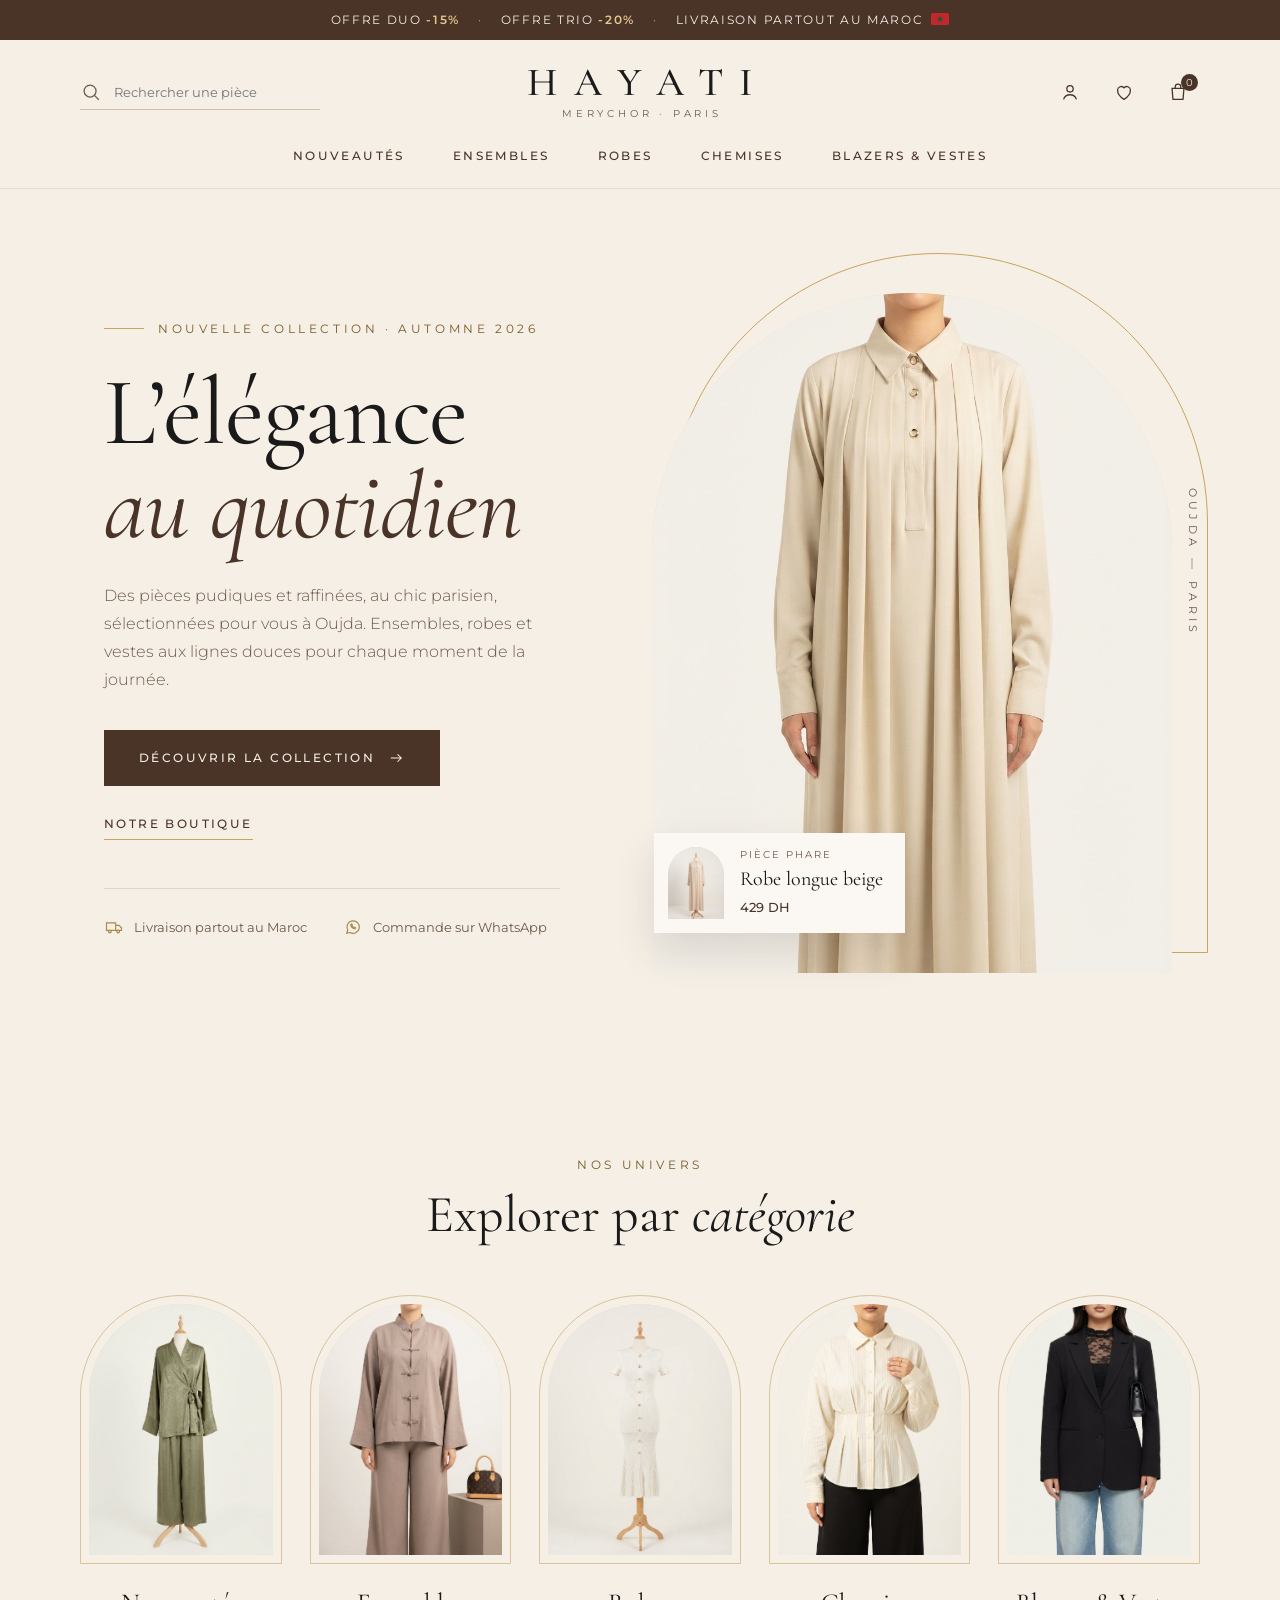
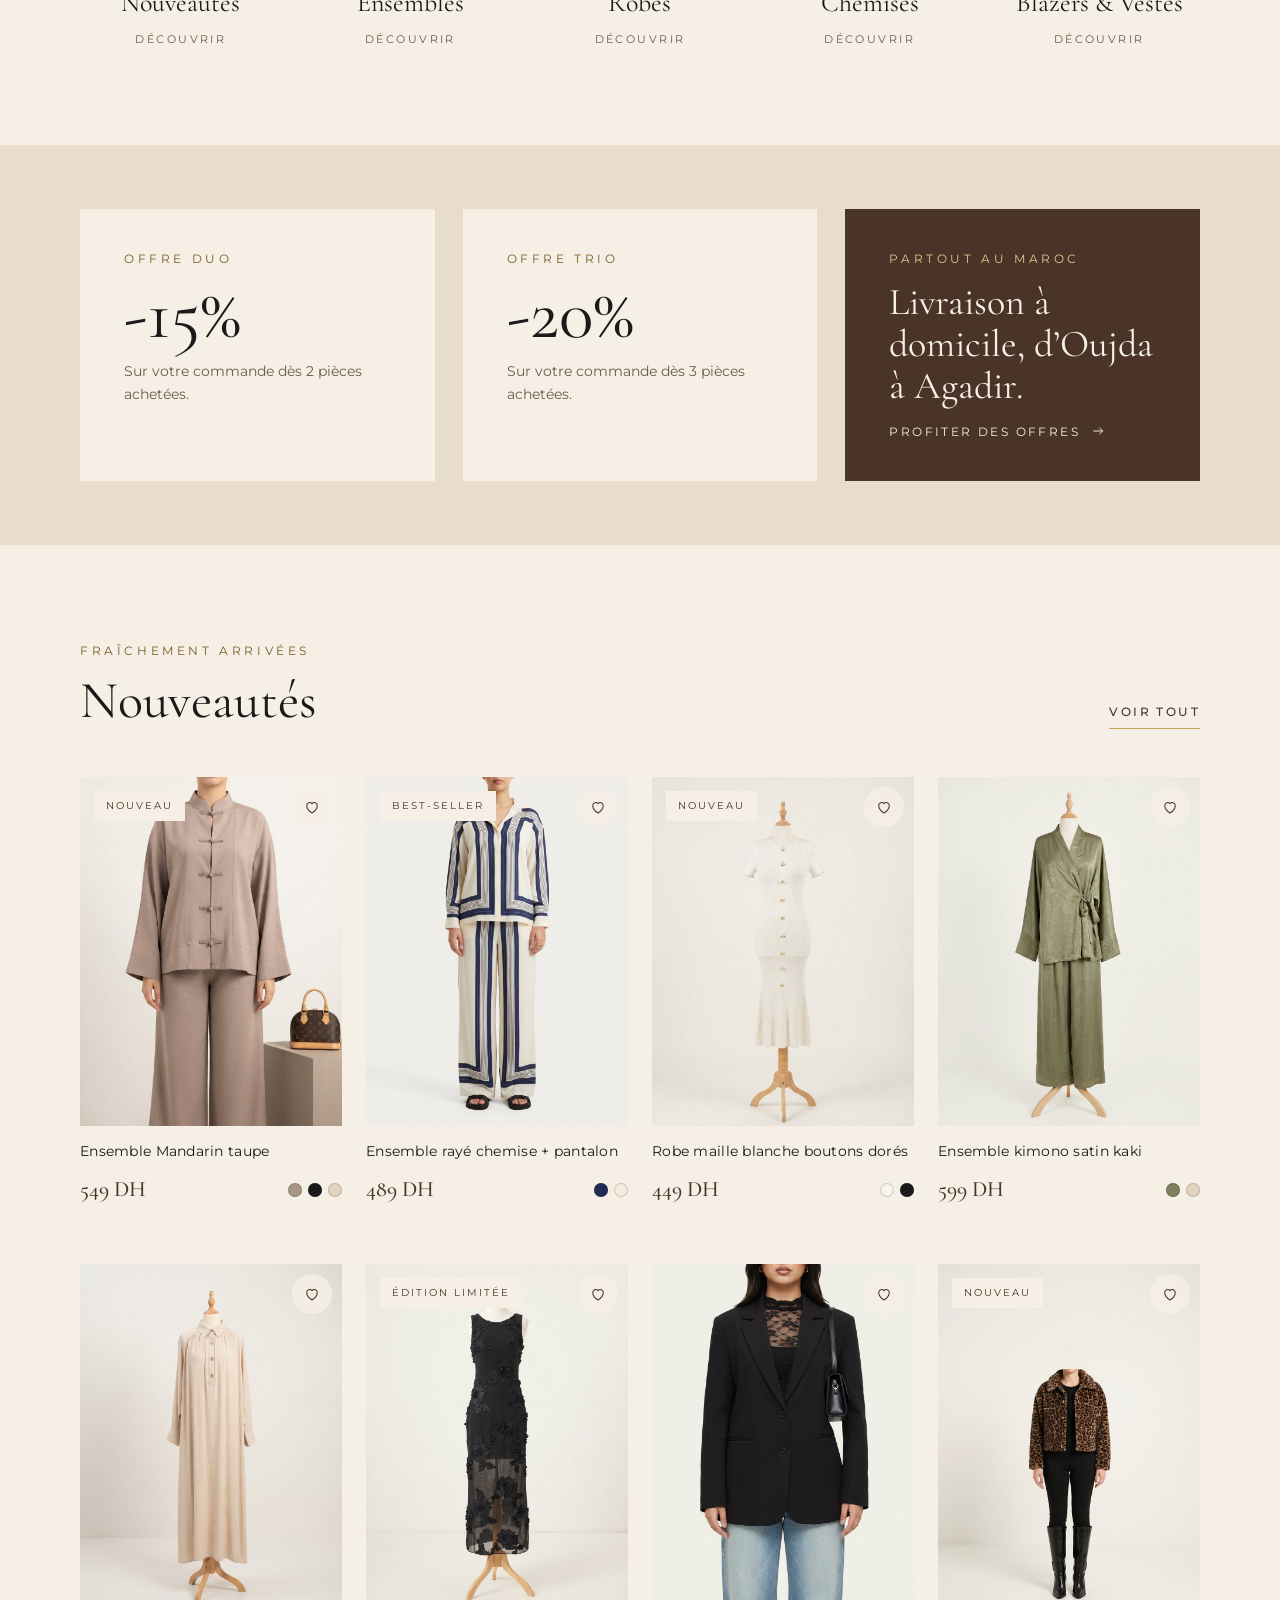
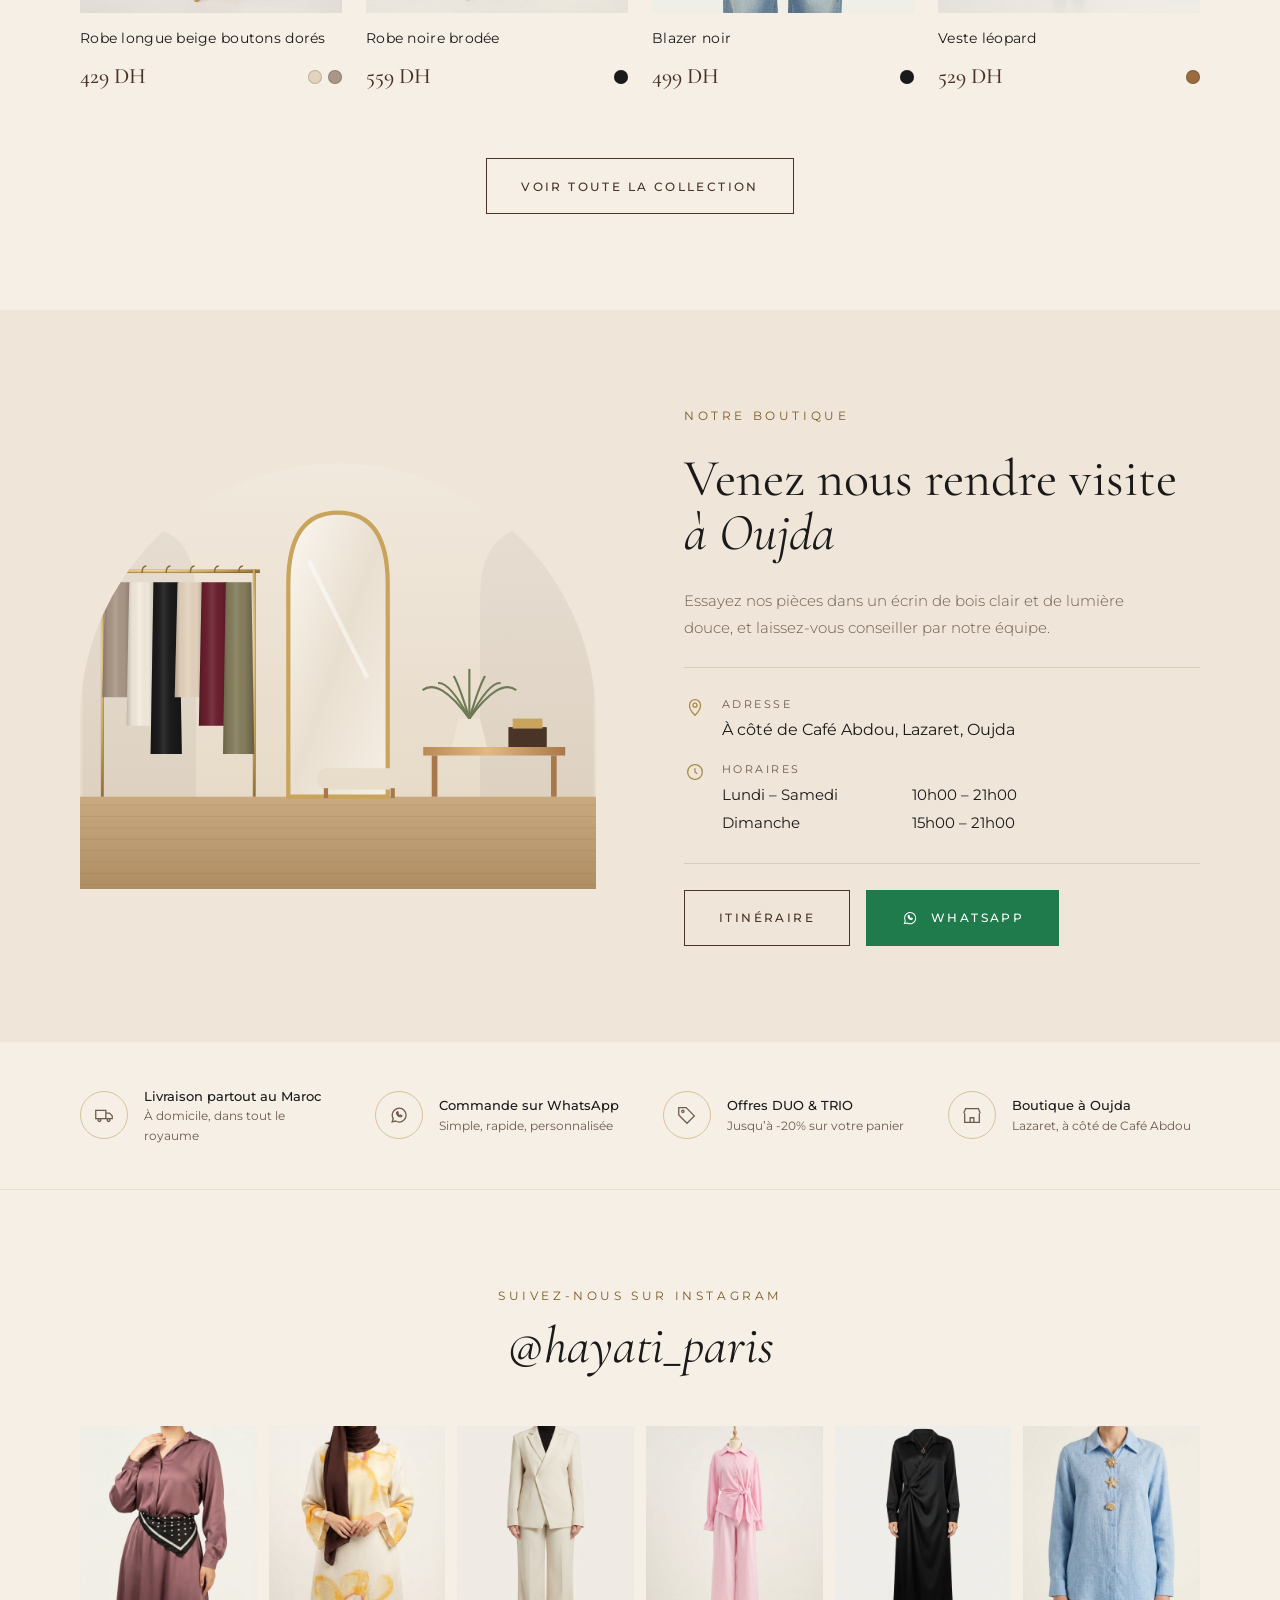
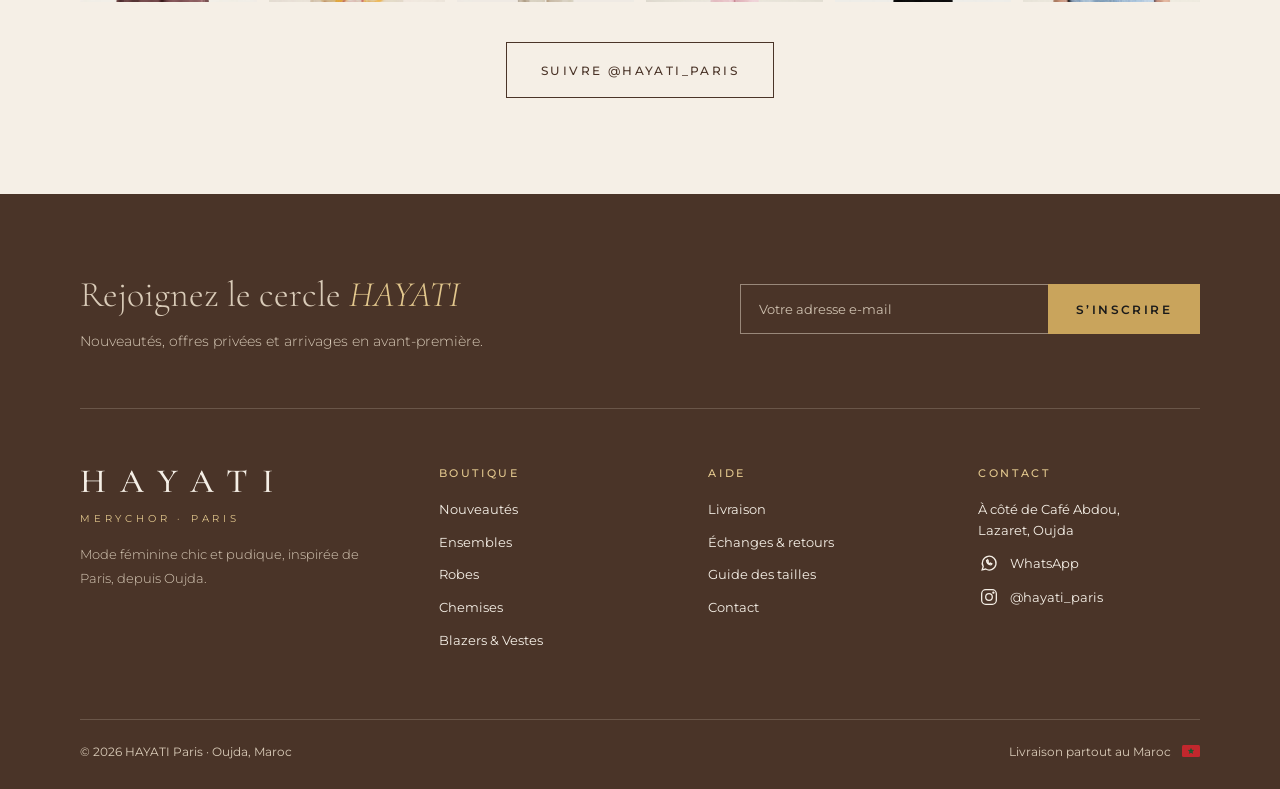
==== commit 75b3e237: "Utiliser les vraies photos produits (28 pièces), catalogue complet Co-Authored-By: Claude Opus 5.5 <" ====
--- a/index.html
+++ b/index.html
@@ -34,7 +34,7 @@
       <div class="hero-visual">
         <div class="arch-outline" aria-hidden="true"></div>
         <div class="hero-img">
-          <img src="images/hero.jpg" data-fallback="images/illustrations/hero.svg" alt="Robe longue beige, collection HAYATI Paris">
+          <img src="images/produits/robe-longue-plissee-beige.jpg" data-fallback="images/illustrations/hero.svg" alt="Robe longue beige, collection HAYATI Paris">
         </div>
         <a class="hero-card" href="produit.html?id=robe-longue-beige">
           <span class="thumb"><img class="cover" src="images/produits/robe-longue-beige.jpg" data-fallback="images/illustrations/robe-longue-beige.svg" alt=""></span>
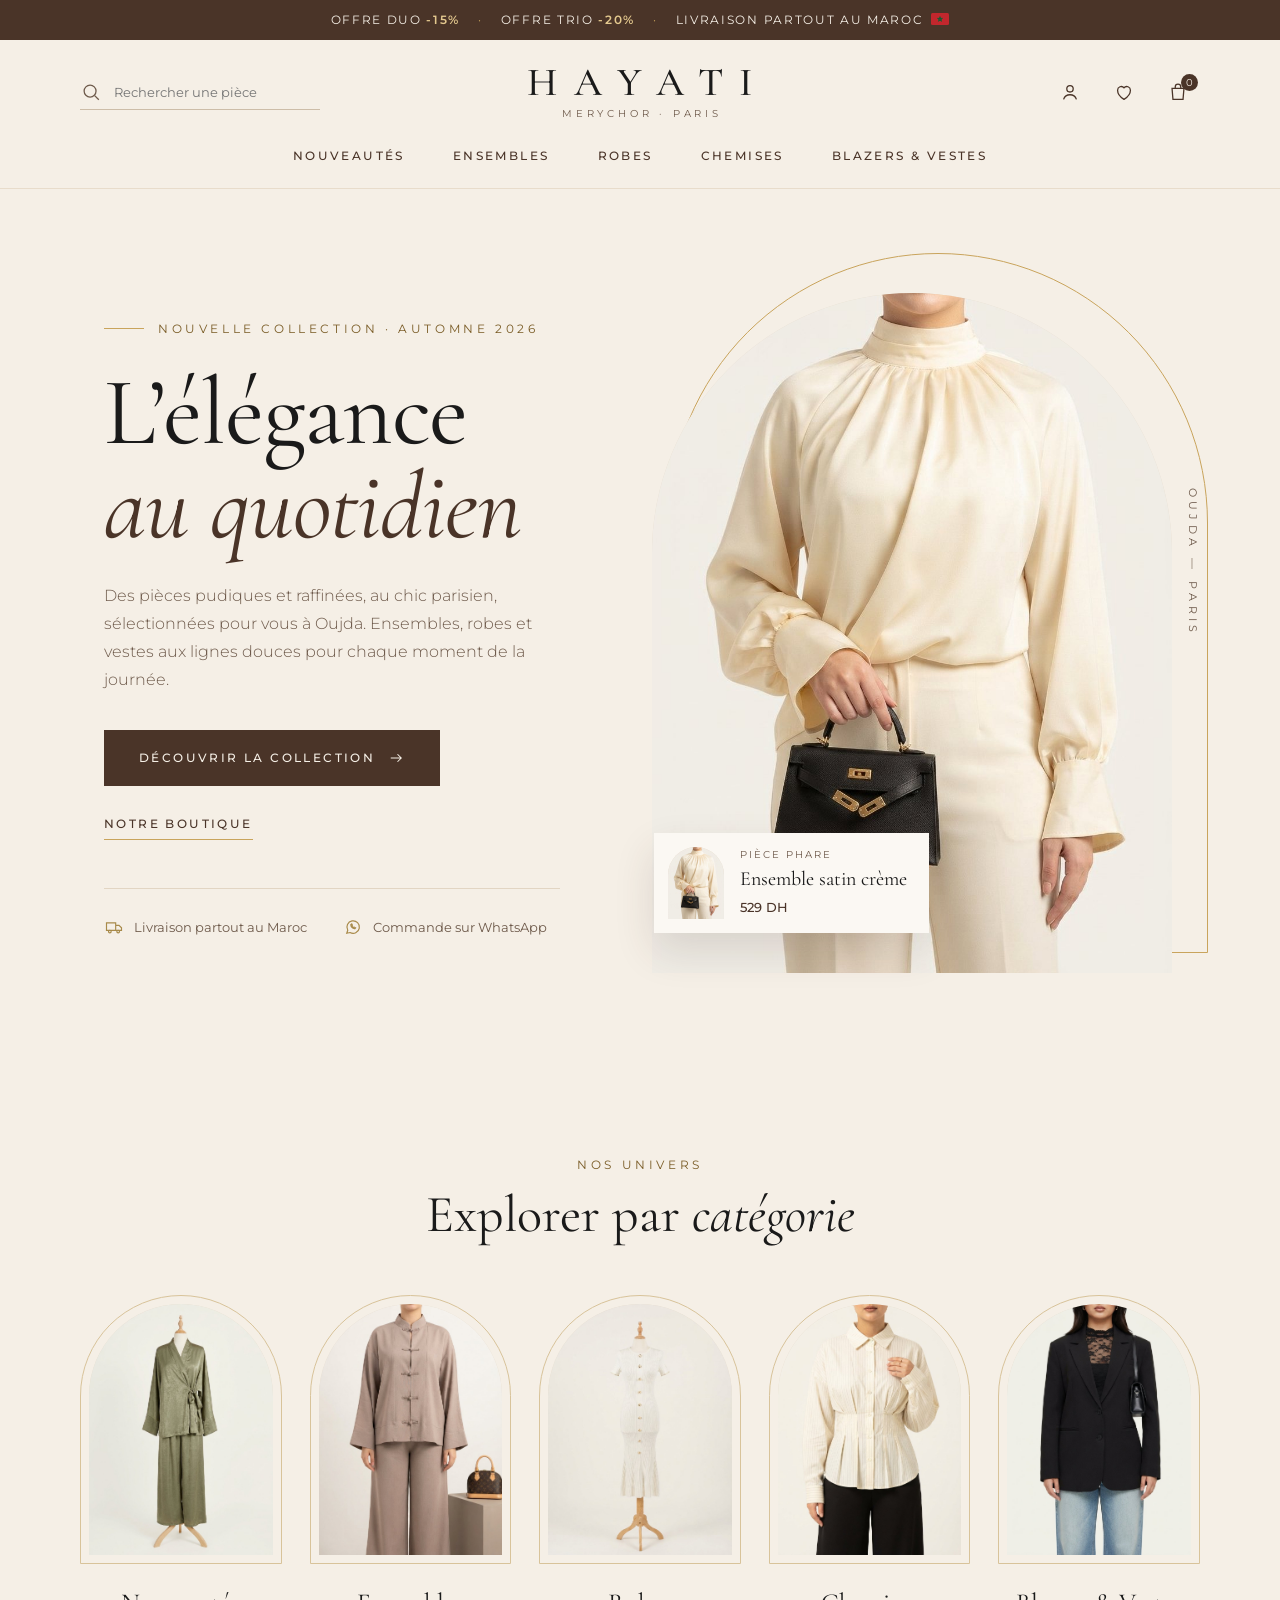
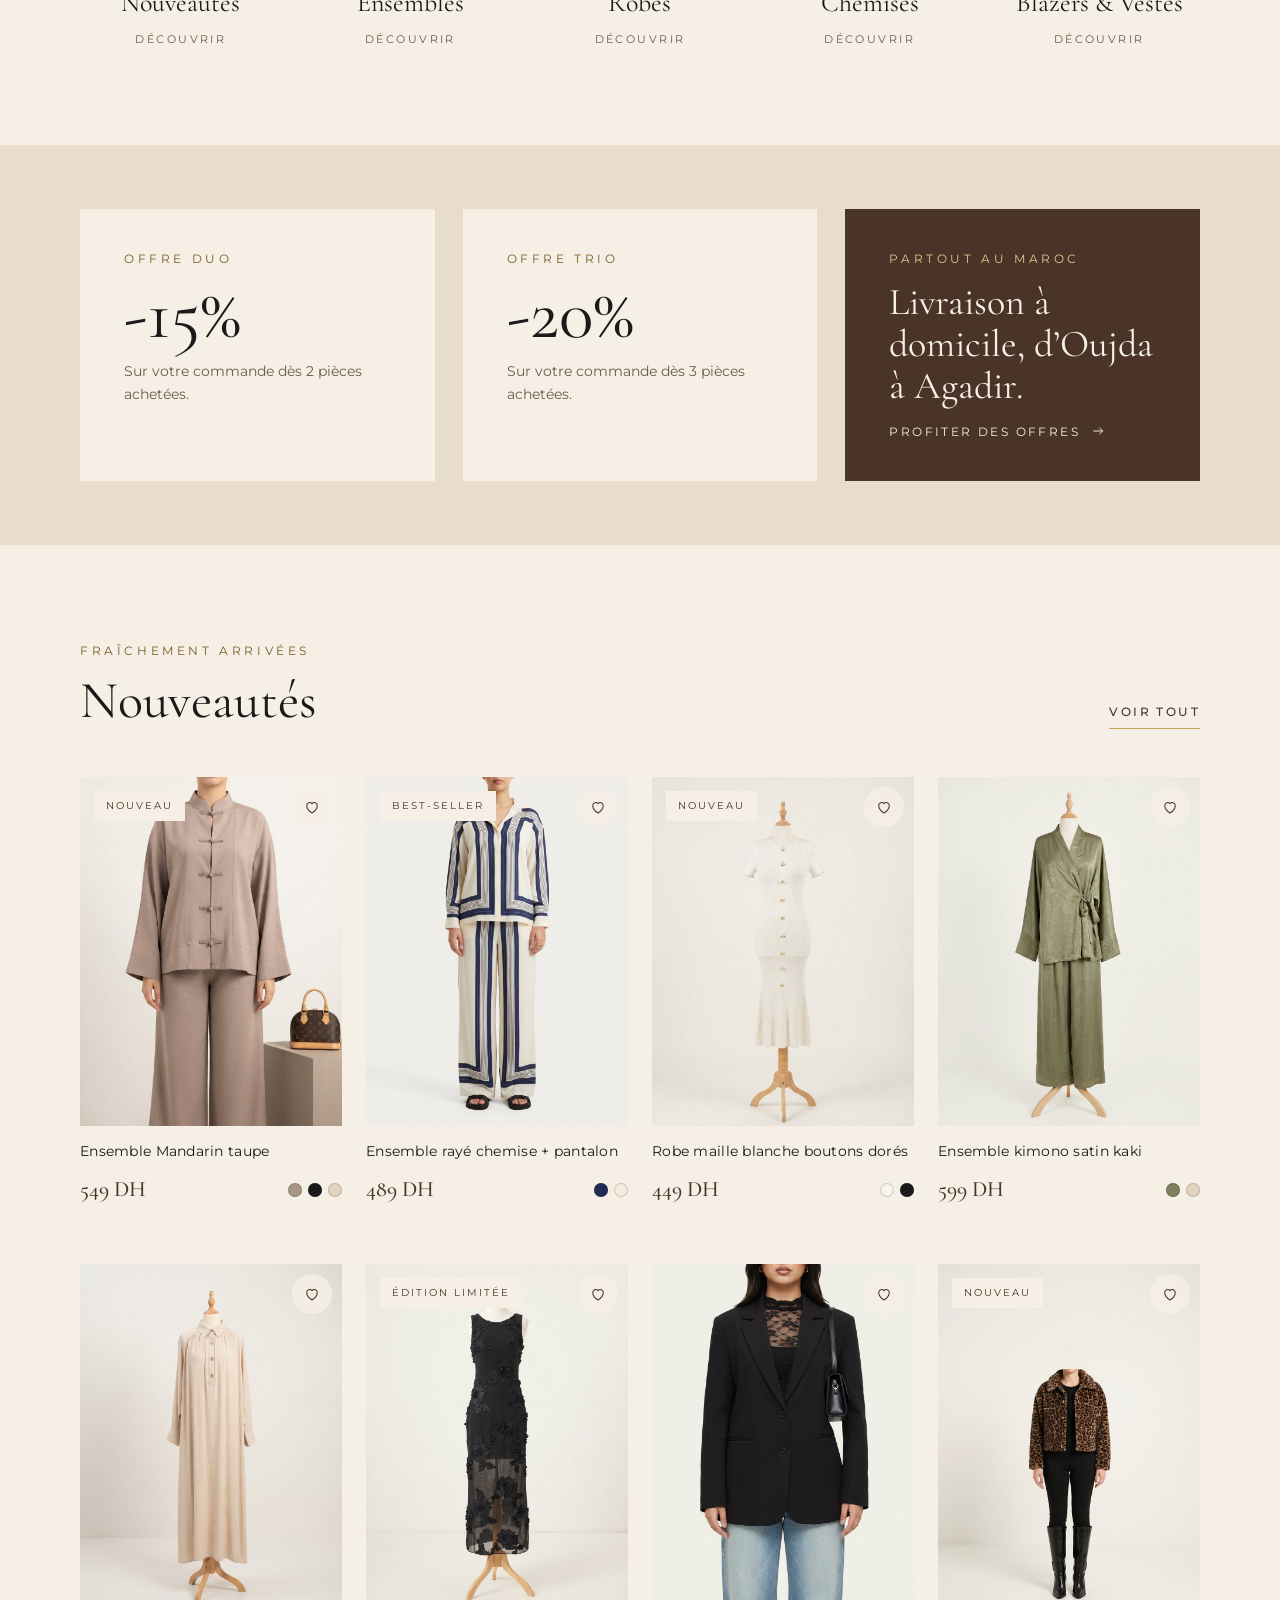
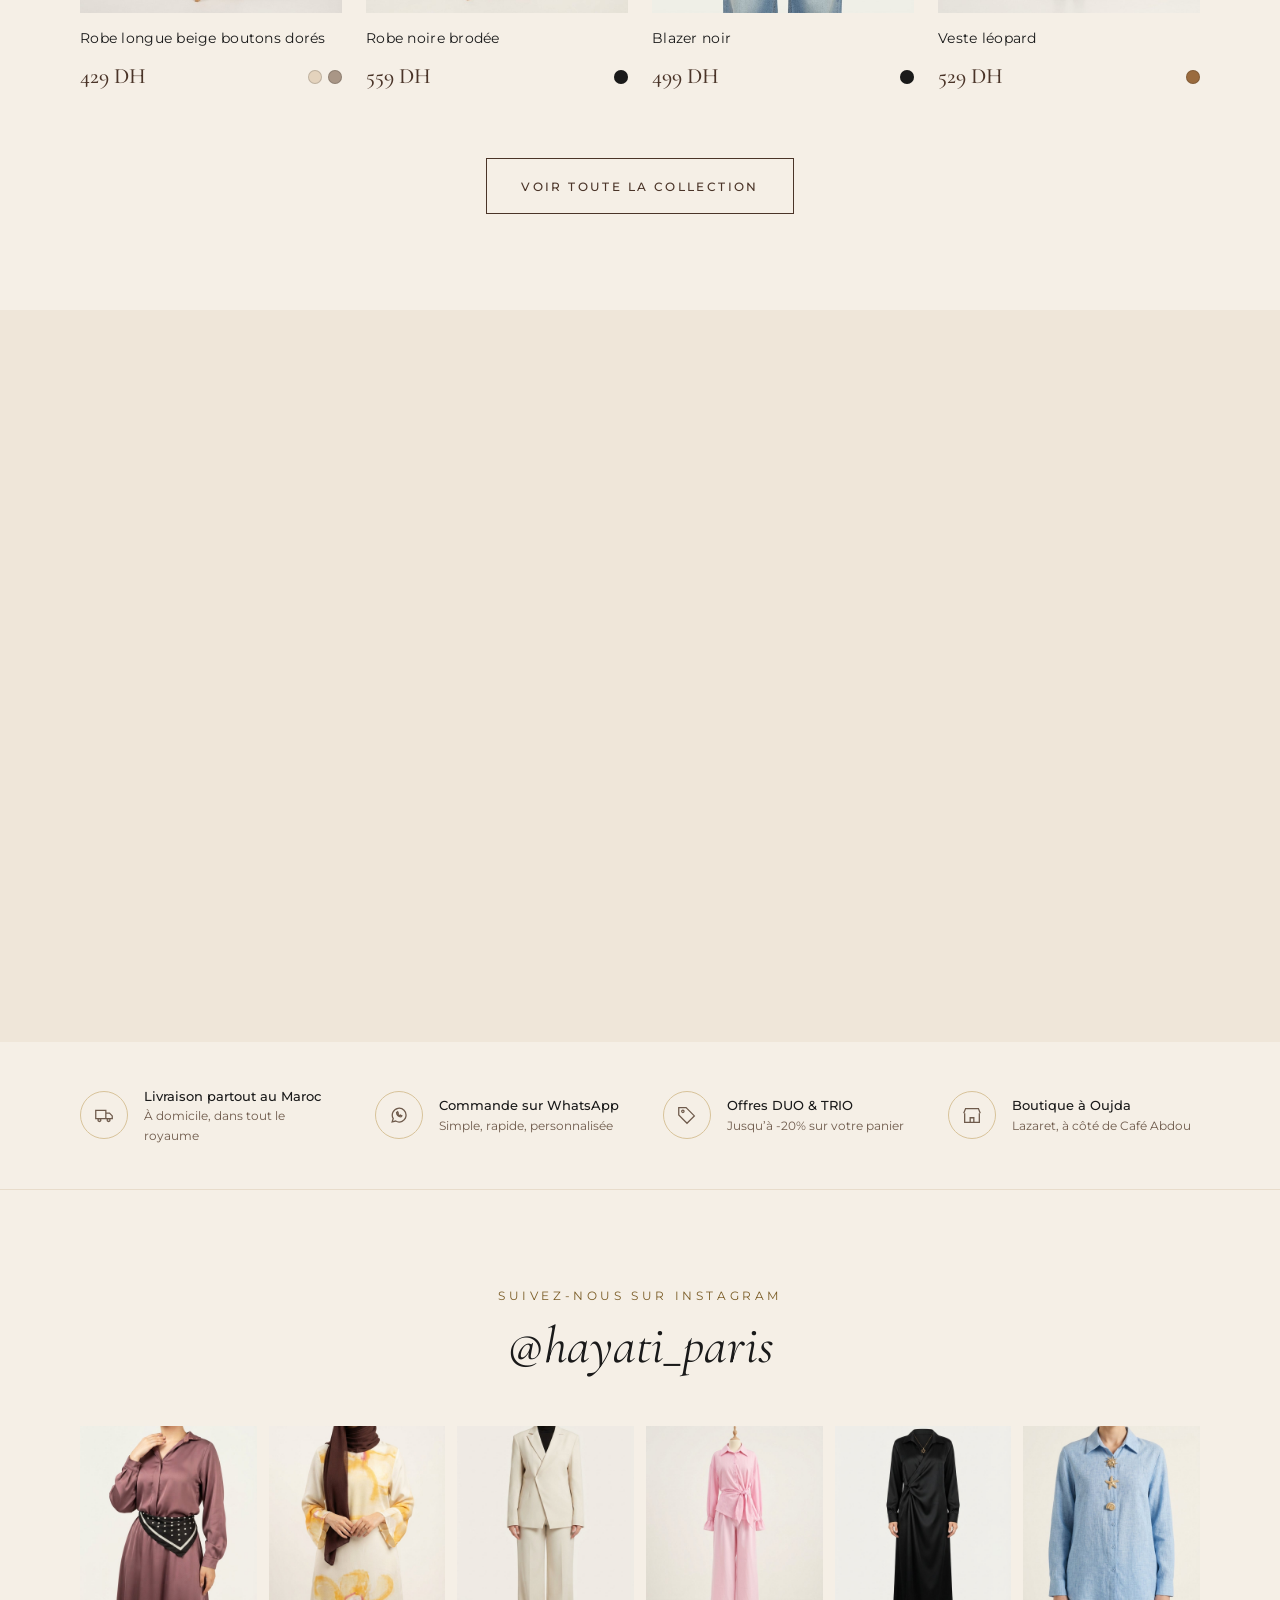
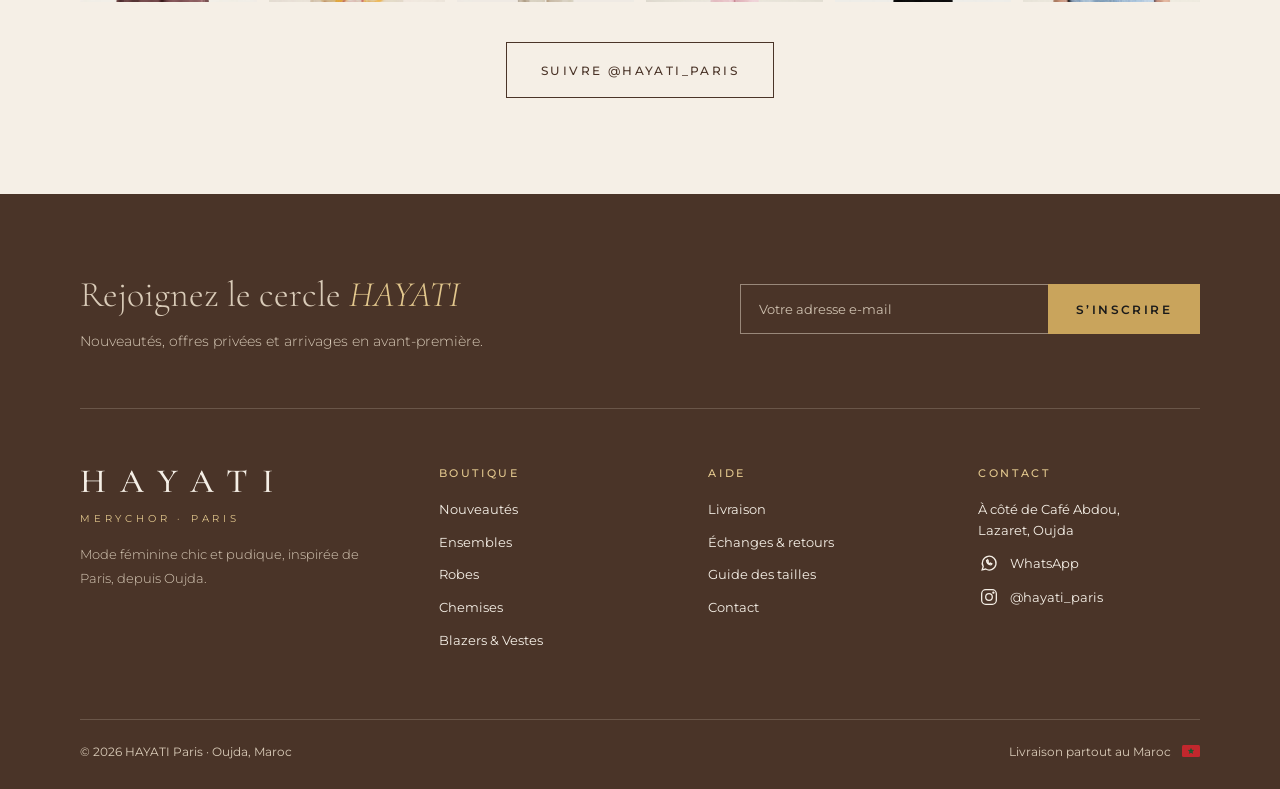
==== commit 12abb45d: "Accueil : nouvelle photo principale (ensemble satin crème) Co-Authored-By: Claude Opus 5.5 <noreply@" ====
--- a/index.html
+++ b/index.html
@@ -34,11 +34,11 @@
       <div class="hero-visual">
         <div class="arch-outline" aria-hidden="true"></div>
         <div class="hero-img">
-          <img src="images/produits/robe-longue-plissee-beige.jpg" data-fallback="images/illustrations/hero.svg" alt="Robe longue beige, collection HAYATI Paris">
+          <img src="images/produits/ensemble-satin-creme.jpg" data-fallback="images/illustrations/hero.svg" alt="Ensemble satin crème, collection HAYATI Paris" style="object-position:center 10%">
         </div>
-        <a class="hero-card" href="produit.html?id=robe-longue-beige">
-          <span class="thumb"><img class="cover" src="images/produits/robe-longue-beige.jpg" data-fallback="images/illustrations/robe-longue-beige.svg" alt=""></span>
-          <span><small>Pièce phare</small><b>Robe longue beige</b><span class="p">429 DH</span></span>
+        <a class="hero-card" href="produit.html?id=ensemble-satin-creme">
+          <span class="thumb"><img class="cover" src="images/produits/ensemble-satin-creme.jpg" alt=""></span>
+          <span><small>Pièce phare</small><b>Ensemble satin crème</b><span class="p">529 DH</span></span>
         </a>
         <p class="vertical">Oujda — Paris</p>
       </div>
--- a/assets/css/style.css
+++ b/assets/css/style.css
@@ -296,8 +296,79 @@
 .acc details p { padding-bottom: 22px; font-size: 14px; line-height: 1.8; color: var(--muted); font-weight: 300; }
 .sticky-bar { display: none; }
 
+/* Cart drawer */
+.cart-drawer { z-index: 150; }
+.cart-panel { position: absolute; top: 0; right: 0; bottom: 0; width: min(100vw, 440px); background: var(--cream); display: flex; flex-direction: column; transform: translateX(100%); transition: transform .35s ease; box-shadow: -20px 0 50px rgba(26, 26, 26, .15); }
+.cart-drawer.open .cart-panel { transform: none; }
+.cart-head { display: flex; justify-content: space-between; align-items: center; padding: 18px 20px 18px 28px; border-bottom: 1px solid var(--line); }
+.cart-head h2 { font-size: 30px; }
+.cart-head h2 span { font-size: 20px; color: var(--muted); }
+.cart-body { flex: 1; overflow-y: auto; padding: 8px 28px; }
+.cart-item { display: flex; gap: 16px; padding: 18px 0; border-bottom: 1px solid var(--line); }
+.ci-img { width: 90px; height: 120px; flex-shrink: 0; overflow: hidden; background: #EFE7DB; }
+.ci-img img { width: 100%; height: 100%; object-fit: cover; object-position: center top; }
+.ci-info { flex: 1; display: flex; flex-direction: column; gap: 6px; min-width: 0; }
+.ci-name { font-size: 14px; color: var(--black); line-height: 1.4; }
+.ci-meta { font-size: 12px; color: var(--muted); }
+.ci-row { display: flex; justify-content: space-between; align-items: center; margin-top: 6px; }
+.ci-price { font-family: var(--serif); font-size: 20px; font-weight: 500; }
+.qty { display: inline-flex; align-items: center; border: 1px solid #CDBDA8; }
+.qty button { width: 36px; height: 36px; border: 0; background: transparent; font-size: 18px; color: var(--choc); cursor: pointer; }
+.qty span { min-width: 24px; text-align: center; font-size: 13px; }
+.ci-remove { align-self: flex-start; background: none; border: 0; padding: 4px 0; font-size: 12px; color: var(--muted); text-decoration: underline; cursor: pointer; }
+.cart-foot { padding: 20px 28px 24px; border-top: 1px solid var(--line); display: flex; flex-direction: column; gap: 10px; background: #FBF8F3; }
+.cart-foot[hidden] { display: none; }
+.cart-hint { display: flex; align-items: center; gap: 10px; font-size: 12px; background: var(--beige); padding: 10px 12px; margin-bottom: 8px; }
+.cart-hint .icon { width: 18px; height: 18px; stroke: var(--gold-text); }
+.sum-row { display: flex; justify-content: space-between; font-size: 14px; color: var(--muted); padding: 3px 0; }
+.sum-row.disc { color: var(--wa); font-weight: 500; }
+.sum-row.total { color: var(--black); font-size: 16px; font-weight: 600; padding: 10px 0 6px; border-top: 1px solid var(--line); margin-top: 6px; }
+.sum-row.total span:last-child { font-family: var(--serif); font-size: 26px; }
+.cart-empty { display: flex; flex-direction: column; align-items: center; gap: 18px; text-align: center; padding: 80px 0; color: var(--muted); }
+.cart-empty .icon { width: 44px; height: 44px; stroke: var(--taupe); }
+.cart-count.bump { animation: bump .45s ease; }
+@keyframes bump { 40% { transform: scale(1.45); } }
+.size-err { font-size: 13px; color: #A3261B; font-weight: 500; }
+.size-err[hidden] { display: none; }
+.shake { animation: shake .4s ease; }
+.shake .size { border-color: #A3261B; }
+@keyframes shake { 20%, 60% { transform: translateX(-6px); } 40%, 80% { transform: translateX(6px); } }
+
+/* Checkout modal */
+.modal { z-index: 180; }
+.modal-panel { position: absolute; left: 50%; top: 50%; width: min(560px, calc(100vw - 32px)); max-height: calc(100vh - 48px); overflow-y: auto; background: var(--cream); transform: translate(-50%, -46%); opacity: 0; transition: .3s ease; box-shadow: 0 30px 80px rgba(26, 26, 26, .25); }
+.modal.open .modal-panel { transform: translate(-50%, -50%); opacity: 1; }
+.co-form { padding: 20px 28px 28px; display: flex; flex-direction: column; gap: 16px; }
+.co-recap { display: flex; flex-direction: column; gap: 10px; padding-bottom: 14px; border-bottom: 1px solid var(--line); }
+.co-item { display: flex; align-items: center; gap: 12px; }
+.co-img { width: 48px; height: 64px; flex-shrink: 0; overflow: hidden; background: #EFE7DB; }
+.co-img img { width: 100%; height: 100%; object-fit: cover; object-position: center top; }
+.co-txt { flex: 1; min-width: 0; display: flex; flex-direction: column; }
+.co-txt b { font-size: 13px; font-weight: 500; color: var(--black); }
+.co-txt small { font-size: 12px; color: var(--muted); }
+.co-p { font-family: var(--serif); font-size: 18px; font-weight: 500; white-space: nowrap; }
+.co-cod { display: flex; gap: 12px; align-items: flex-start; background: var(--beige); padding: 12px 14px; font-size: 13px; line-height: 1.5; }
+.co-cod .icon { stroke: var(--gold-text); width: 20px; height: 20px; margin-top: 1px; }
+.co-cod b { color: var(--black); font-weight: 600; }
+.field { display: flex; flex-direction: column; gap: 6px; flex: 1; min-width: 0; }
+.field label { font-size: 11px; letter-spacing: .16em; text-transform: uppercase; color: var(--muted); font-weight: 500; }
+.field input, .field textarea { width: 100%; background: #FBF8F3; border: 1px solid #CDBDA8; padding: 13px 14px; font-size: 15px; color: var(--black); font-family: inherit; border-radius: 0; resize: vertical; }
+.field input:focus, .field textarea:focus { outline: none; border-color: var(--choc); box-shadow: 0 0 0 3px rgba(74, 52, 40, .12); }
+.field .f-err { display: none; font-size: 12px; color: #A3261B; }
+.field.invalid input, .field.invalid textarea { border-color: #A3261B; }
+.field.invalid .f-err { display: block; }
+.field-row { display: flex; gap: 12px; }
+.co-legal { font-size: 12px; color: var(--muted); text-align: center; }
+@media (max-width: 760px) {
+  .modal-panel { left: 0; right: 0; top: auto; bottom: 0; width: 100%; max-height: 92vh; transform: translateY(100%); opacity: 1; border-radius: 22px 22px 0 0; }
+  .modal.open .modal-panel { transform: none; }
+  .co-form { padding: 16px 20px calc(24px + env(safe-area-inset-bottom)); }
+  .field-row { flex-direction: column; gap: 16px; }
+  .field input, .field textarea { font-size: 16px; }
+}
+
 /* Toast */
-.toast { position: fixed; left: 50%; bottom: 28px; transform: translate(-50%, 30px); background: var(--black); color: var(--cream); padding: 16px 24px; font-size: 13px; opacity: 0; pointer-events: none; transition: .35s; z-index: 200; display: flex; align-items: center; gap: 12px; }
+.toast { position: fixed; z-index: 300; left: 50%; bottom: 28px; transform: translate(-50%, 30px); background: var(--black); color: var(--cream); padding: 16px 24px; font-size: 13px; opacity: 0; pointer-events: none; transition: .35s; display: flex; align-items: center; gap: 12px; }
 .toast.show { opacity: 1; transform: translate(-50%, 0); }
 
 /* Reveal */
@@ -342,7 +413,7 @@
   .hero { grid-template-columns: 1fr; padding-top: 24px; padding-bottom: 48px; gap: 28px; }
   .hero-visual { order: -1; padding: 0; }
   .hero-img { width: 100%; max-width: none; height: 460px; margin: 0; border-radius: 999px 999px 0 0; }
-  .hero-card { left: 12px; bottom: 16px; padding: 10px 16px 10px 10px; }
+  .hero-card { display: none; }
   .vertical { display: none; }
   .hero-text { padding-left: 0; gap: 20px; }
   .hero h1 { font-size: 54px; }
@@ -432,5 +503,6 @@
   .sticky-bar { display: grid; grid-template-columns: 1fr 1.25fr; gap: 10px; position: fixed; left: 0; right: 0; bottom: 0; z-index: 60; background: #FBF8F3; box-shadow: 0 -10px 30px rgba(74, 52, 40, .12); padding: 12px 16px calc(14px + env(safe-area-inset-bottom)); }
   .sticky-bar .btn { min-height: 52px; padding: 0 8px; font-size: 10px; letter-spacing: .14em; }
   body.has-bar { padding-bottom: 84px; }
-  .toast { bottom: 100px; }
-}
+  .toast { bottom: auto; top: 16px; transform: translate(-50%, -20px); width: calc(100% - 32px); justify-content: center; }
+  .toast.show { transform: translate(-50%, 0); }
+}
